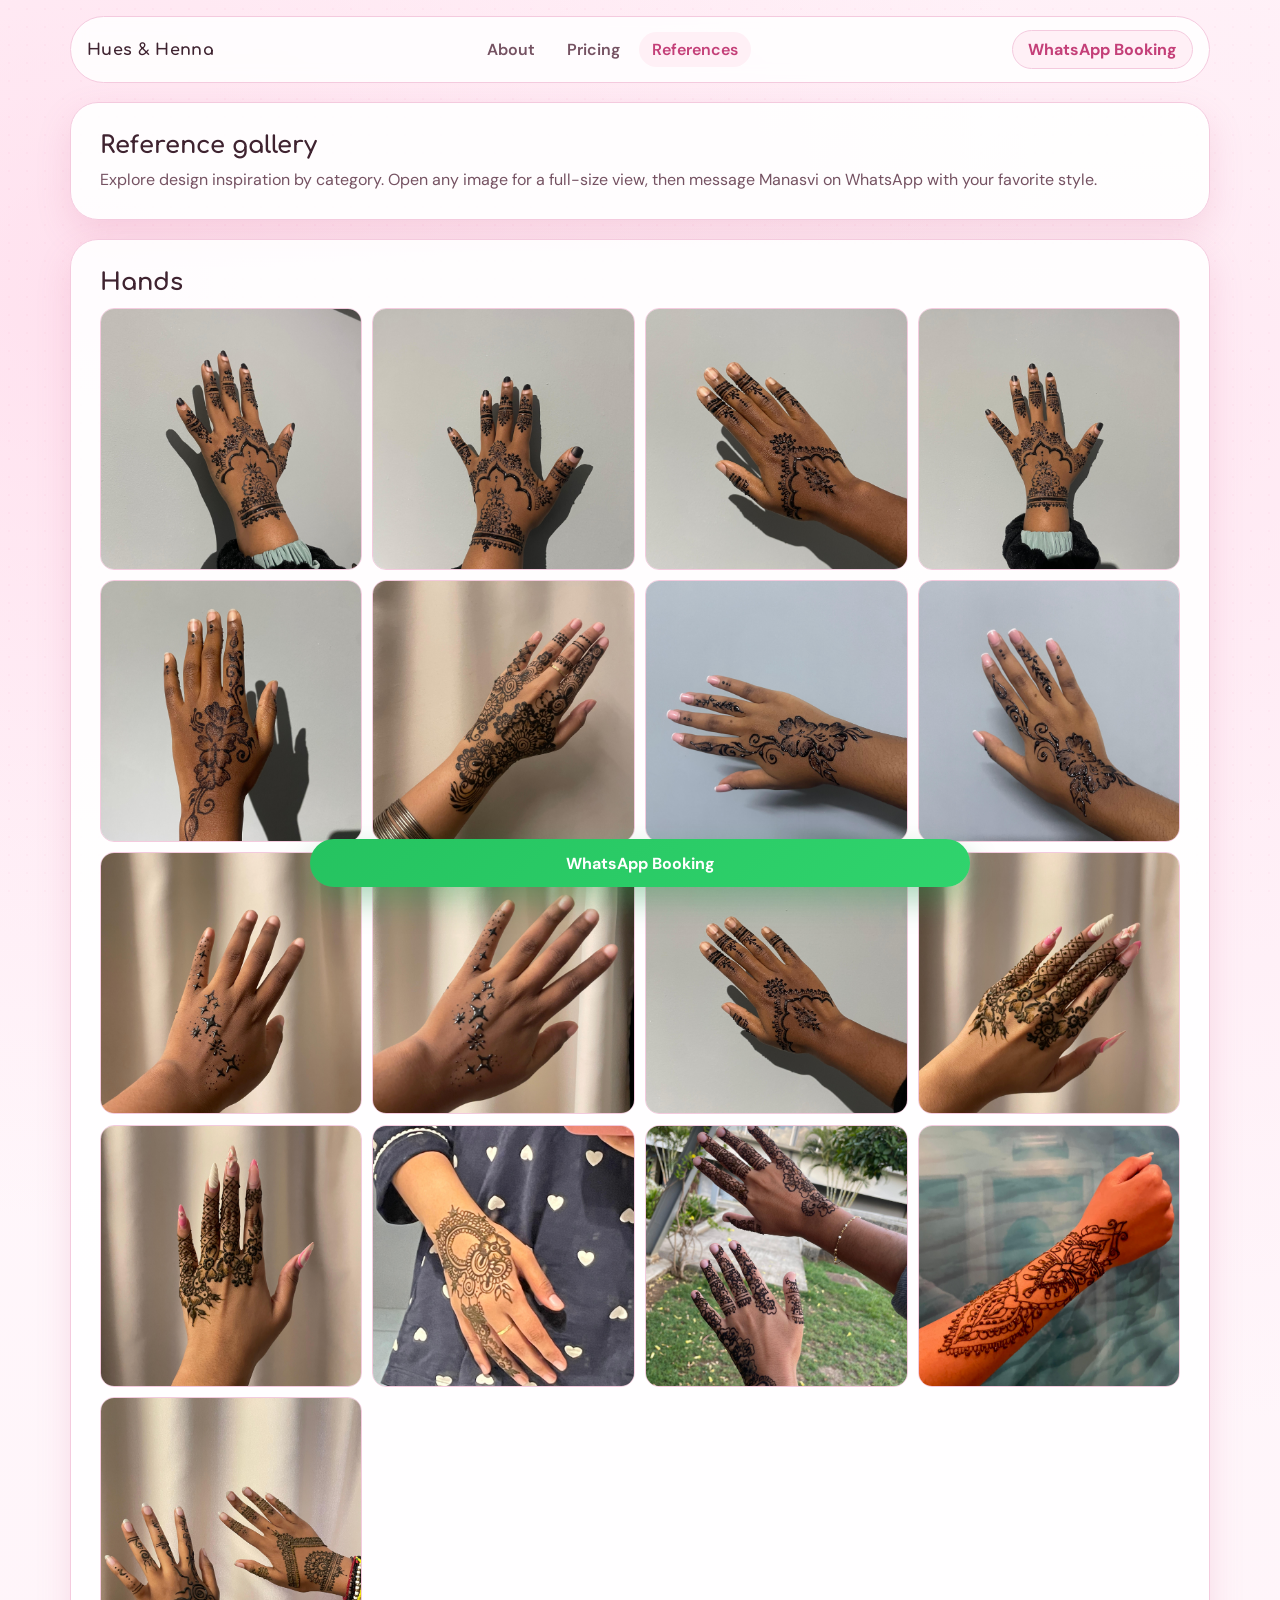
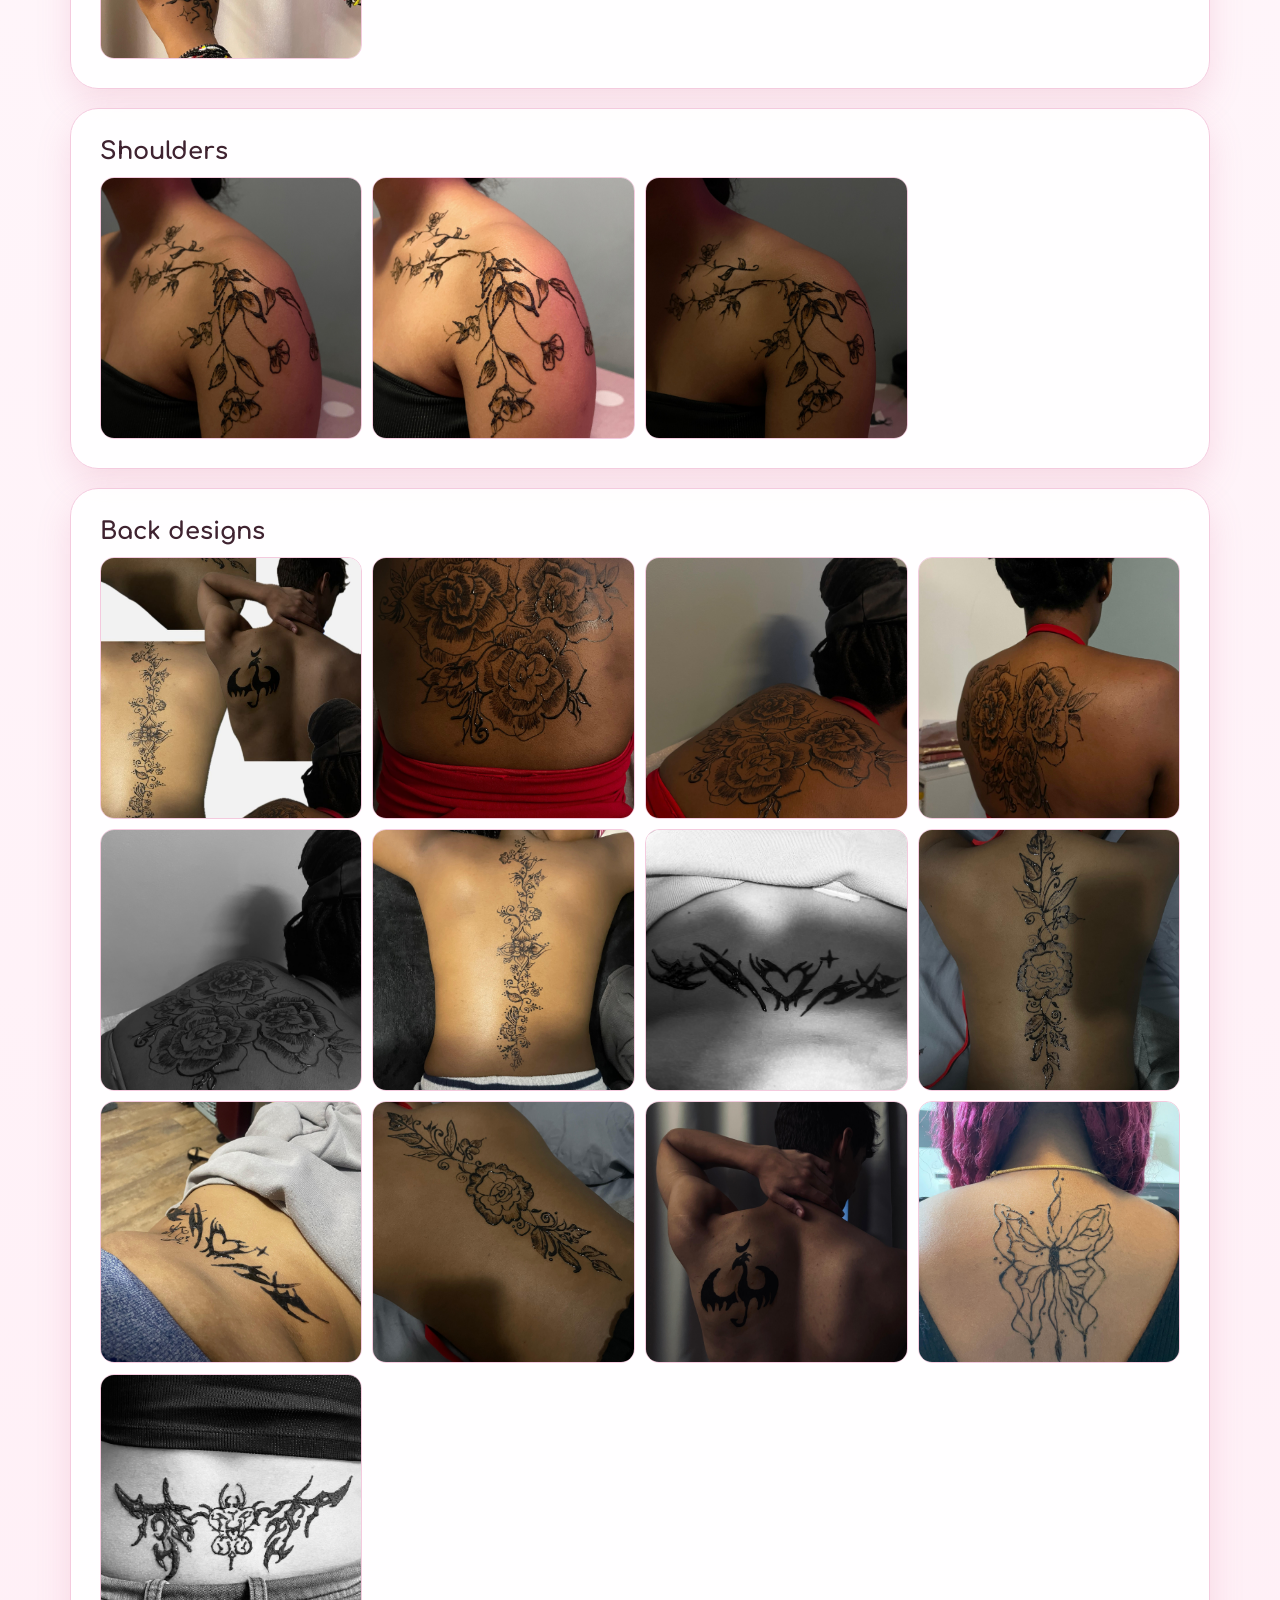
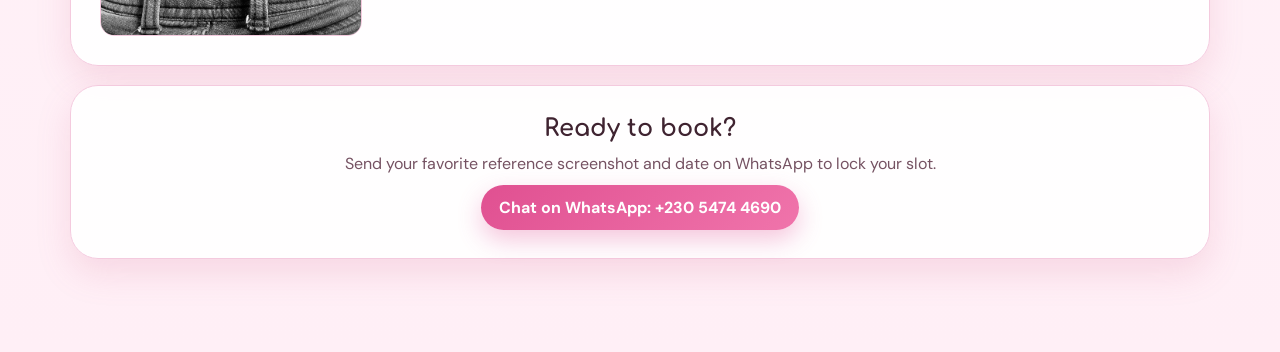
==== references.html @ 6c7c7a72 "Initial Commit" ====
<!DOCTYPE html>
<html lang="en">
  <head>
    <meta charset="UTF-8" />
    <meta name="viewport" content="width=device-width, initial-scale=1.0" />
    <title>Reference Gallery | Hues & Henna</title>
    <meta
      name="description"
      content="Full reference gallery of henna designs by Manasvi: hands, shoulders, and back patterns."
    />
    <link rel="preconnect" href="https://fonts.googleapis.com" />
    <link rel="preconnect" href="https://fonts.gstatic.com" crossorigin />
    <link
      href="https://fonts.googleapis.com/css2?family=Comfortaa:wght@400;600;700&family=DM+Sans:wght@400;500;700&display=swap"
      rel="stylesheet"
    />
    <link rel="stylesheet" href="styles.css" />
  </head>
  <body>
    <div class="page-glow" aria-hidden="true"></div>

    <header class="site-header">
      <a href="index.html" class="brand-link">Hues & Henna</a>
      <nav class="top-nav" aria-label="Main navigation">
        <a href="index.html#about">About</a>
        <a href="index.html#pricing">Pricing</a>
        <a href="references.html" class="active">References</a>
      </nav>
      <a
        class="cta-top"
        href="https://wa.me/23054744690?text=Hi%20Manasvi%2C%20I%20want%20to%20book%20a%20henna%20design."
        target="_blank"
        rel="noopener noreferrer"
        >WhatsApp Booking</a
      >
    </header>

    <main>
      <section class="references-intro card reveal">
        <h1>Reference gallery</h1>
        <p>
          Explore design inspiration by category. Open any image for a full-size
          view, then message Manasvi on WhatsApp with your favorite style.
        </p>
      </section>

      <section class="reference-group card reveal">
        <h2>Hands</h2>
        <div class="reference-grid">
          <a class="reference-card" href="assets/gallery/hands/hands-01.jpeg" target="_blank" rel="noopener noreferrer"><img src="assets/gallery/hands/hands-01.jpeg" alt="Hand henna reference 1" loading="lazy" /></a>
          <a class="reference-card" href="assets/gallery/hands/hands-02.jpeg" target="_blank" rel="noopener noreferrer"><img src="assets/gallery/hands/hands-02.jpeg" alt="Hand henna reference 2" loading="lazy" /></a>
          <a class="reference-card" href="assets/gallery/hands/hands-03.jpeg" target="_blank" rel="noopener noreferrer"><img src="assets/gallery/hands/hands-03.jpeg" alt="Hand henna reference 3" loading="lazy" /></a>
          <a class="reference-card" href="assets/gallery/hands/hands-04.jpeg" target="_blank" rel="noopener noreferrer"><img src="assets/gallery/hands/hands-04.jpeg" alt="Hand henna reference 4" loading="lazy" /></a>
          <a class="reference-card" href="assets/gallery/hands/hands-05.jpeg" target="_blank" rel="noopener noreferrer"><img src="assets/gallery/hands/hands-05.jpeg" alt="Hand henna reference 5" loading="lazy" /></a>
          <a class="reference-card" href="assets/gallery/hands/hands-06.jpeg" target="_blank" rel="noopener noreferrer"><img src="assets/gallery/hands/hands-06.jpeg" alt="Hand henna reference 6" loading="lazy" /></a>
          <a class="reference-card" href="assets/gallery/hands/hands-07.jpeg" target="_blank" rel="noopener noreferrer"><img src="assets/gallery/hands/hands-07.jpeg" alt="Hand henna reference 7" loading="lazy" /></a>
          <a class="reference-card" href="assets/gallery/hands/hands-08.jpeg" target="_blank" rel="noopener noreferrer"><img src="assets/gallery/hands/hands-08.jpeg" alt="Hand henna reference 8" loading="lazy" /></a>
          <a class="reference-card" href="assets/gallery/hands/hands-09.jpeg" target="_blank" rel="noopener noreferrer"><img src="assets/gallery/hands/hands-09.jpeg" alt="Hand henna reference 9" loading="lazy" /></a>
          <a class="reference-card" href="assets/gallery/hands/hands-10.jpeg" target="_blank" rel="noopener noreferrer"><img src="assets/gallery/hands/hands-10.jpeg" alt="Hand henna reference 10" loading="lazy" /></a>
          <a class="reference-card" href="assets/gallery/hands/hands-11.jpeg" target="_blank" rel="noopener noreferrer"><img src="assets/gallery/hands/hands-11.jpeg" alt="Hand henna reference 11" loading="lazy" /></a>
          <a class="reference-card" href="assets/gallery/hands/hands-12.jpeg" target="_blank" rel="noopener noreferrer"><img src="assets/gallery/hands/hands-12.jpeg" alt="Hand henna reference 12" loading="lazy" /></a>
          <a class="reference-card" href="assets/gallery/hands/hands-13.jpeg" target="_blank" rel="noopener noreferrer"><img src="assets/gallery/hands/hands-13.jpeg" alt="Hand henna reference 13" loading="lazy" /></a>
          <a class="reference-card" href="assets/gallery/hands/hands-14.jpeg" target="_blank" rel="noopener noreferrer"><img src="assets/gallery/hands/hands-14.jpeg" alt="Hand henna reference 14" loading="lazy" /></a>
          <a class="reference-card" href="assets/gallery/hands/hands-15.jpeg" target="_blank" rel="noopener noreferrer"><img src="assets/gallery/hands/hands-15.jpeg" alt="Hand henna reference 15" loading="lazy" /></a>
          <a class="reference-card" href="assets/gallery/hands/hands-16.jpeg" target="_blank" rel="noopener noreferrer"><img src="assets/gallery/hands/hands-16.jpeg" alt="Hand henna reference 16" loading="lazy" /></a>
          <a class="reference-card" href="assets/gallery/hands/hands-17.jpeg" target="_blank" rel="noopener noreferrer"><img src="assets/gallery/hands/hands-17.jpeg" alt="Hand henna reference 17" loading="lazy" /></a>
        </div>
      </section>

      <section class="reference-group card reveal">
        <h2>Shoulders</h2>
        <div class="reference-grid">
          <a class="reference-card" href="assets/gallery/shoulders/shoulders-01.jpeg" target="_blank" rel="noopener noreferrer"><img src="assets/gallery/shoulders/shoulders-01.jpeg" alt="Shoulder henna reference 1" loading="lazy" /></a>
          <a class="reference-card" href="assets/gallery/shoulders/shoulders-02.jpeg" target="_blank" rel="noopener noreferrer"><img src="assets/gallery/shoulders/shoulders-02.jpeg" alt="Shoulder henna reference 2" loading="lazy" /></a>
          <a class="reference-card" href="assets/gallery/shoulders/shoulders-03.jpeg" target="_blank" rel="noopener noreferrer"><img src="assets/gallery/shoulders/shoulders-03.jpeg" alt="Shoulder henna reference 3" loading="lazy" /></a>
        </div>
      </section>

      <section class="reference-group card reveal">
        <h2>Back designs</h2>
        <div class="reference-grid">
          <a class="reference-card" href="assets/gallery/back/back-featured.jpeg" target="_blank" rel="noopener noreferrer"><img src="assets/gallery/back/back-featured.jpeg" alt="Back henna reference featured" loading="lazy" /></a>
          <a class="reference-card" href="assets/gallery/back/back-01.jpeg" target="_blank" rel="noopener noreferrer"><img src="assets/gallery/back/back-01.jpeg" alt="Back henna reference 1" loading="lazy" /></a>
          <a class="reference-card" href="assets/gallery/back/back-02.jpeg" target="_blank" rel="noopener noreferrer"><img src="assets/gallery/back/back-02.jpeg" alt="Back henna reference 2" loading="lazy" /></a>
          <a class="reference-card" href="assets/gallery/back/back-03.jpeg" target="_blank" rel="noopener noreferrer"><img src="assets/gallery/back/back-03.jpeg" alt="Back henna reference 3" loading="lazy" /></a>
          <a class="reference-card" href="assets/gallery/back/back-04.jpeg" target="_blank" rel="noopener noreferrer"><img src="assets/gallery/back/back-04.jpeg" alt="Back henna reference 4" loading="lazy" /></a>
          <a class="reference-card" href="assets/gallery/back/back-05.jpeg" target="_blank" rel="noopener noreferrer"><img src="assets/gallery/back/back-05.jpeg" alt="Back henna reference 5" loading="lazy" /></a>
          <a class="reference-card" href="assets/gallery/back/back-06.jpeg" target="_blank" rel="noopener noreferrer"><img src="assets/gallery/back/back-06.jpeg" alt="Back henna reference 6" loading="lazy" /></a>
          <a class="reference-card" href="assets/gallery/back/back-07.jpeg" target="_blank" rel="noopener noreferrer"><img src="assets/gallery/back/back-07.jpeg" alt="Back henna reference 7" loading="lazy" /></a>
          <a class="reference-card" href="assets/gallery/back/back-08.jpeg" target="_blank" rel="noopener noreferrer"><img src="assets/gallery/back/back-08.jpeg" alt="Back henna reference 8" loading="lazy" /></a>
          <a class="reference-card" href="assets/gallery/back/back-09.jpeg" target="_blank" rel="noopener noreferrer"><img src="assets/gallery/back/back-09.jpeg" alt="Back henna reference 9" loading="lazy" /></a>
          <a class="reference-card" href="assets/gallery/back/back-10.jpeg" target="_blank" rel="noopener noreferrer"><img src="assets/gallery/back/back-10.jpeg" alt="Back henna reference 10" loading="lazy" /></a>
          <a class="reference-card" href="assets/gallery/back/back-11.jpeg" target="_blank" rel="noopener noreferrer"><img src="assets/gallery/back/back-11.jpeg" alt="Back henna reference 11" loading="lazy" /></a>
          <a class="reference-card" href="assets/gallery/back/back-12.jpeg" target="_blank" rel="noopener noreferrer"><img src="assets/gallery/back/back-12.jpeg" alt="Back henna reference 12" loading="lazy" /></a>
        </div>
      </section>

      <section class="contact card reveal" id="contact">
        <h2>Ready to book?</h2>
        <p>
          Send your favorite reference screenshot and date on WhatsApp to lock
          your slot.
        </p>
        <a
          class="btn btn-primary"
          href="https://wa.me/23054744690?text=Hi%20Manasvi%2C%20I%20want%20to%20book%20henna."
          target="_blank"
          rel="noopener noreferrer"
          >Chat on WhatsApp: +230 5474 4690</a
        >
      </section>
    </main>

    <a
      class="sticky-contact"
      href="https://wa.me/23054744690?text=Hi%20Manasvi%2C%20I%20want%20to%20book%20henna."
      target="_blank"
      rel="noopener noreferrer"
      >WhatsApp Booking</a
    >
  </body>
</html>
---- styles.css ----
:root {
  --bg: #fff8fb;
  --surface: #fffdfd;
  --surface-soft: #fff0f6;
  --text: #3f2330;
  --text-muted: #755262;
  --primary: #e05091;
  --primary-deep: #c43f78;
  --outline: #f4cade;
  --green: #17783e;
  --shadow: 0 14px 34px rgba(206, 92, 137, 0.17);
}

* {
  box-sizing: border-box;
}

html {
  scroll-behavior: smooth;
}

body {
  margin: 0;
  min-height: 100vh;
  font-family: "DM Sans", sans-serif;
  color: var(--text);
  background:
    radial-gradient(circle at 8% 8%, rgba(255, 195, 221, 0.45), transparent 27%),
    radial-gradient(circle at 90% 12%, rgba(255, 219, 235, 0.55), transparent 30%),
    linear-gradient(180deg, #fffafd 0%, #ffeff6 100%);
}

.page-glow {
  position: fixed;
  inset: 0;
  pointer-events: none;
  z-index: 0;
  opacity: 0.3;
  background-image: radial-gradient(rgba(227, 88, 149, 0.12) 1px, transparent 1px);
  background-size: 18px 18px;
}

.site-header,
main,
.sticky-contact {
  position: relative;
  z-index: 1;
}

.site-header {
  width: min(1140px, calc(100% - 2rem));
  margin: 1rem auto 0;
  padding: 0.8rem 1rem;
  border-radius: 999px;
  border: 1px solid var(--outline);
  background: rgba(255, 255, 255, 0.85);
  display: flex;
  justify-content: space-between;
  align-items: center;
  gap: 0.9rem;
  flex-wrap: wrap;
  backdrop-filter: blur(8px);
}

.brand-link {
  text-decoration: none;
  color: var(--text);
  font-family: "Comfortaa", cursive;
  font-weight: 700;
  letter-spacing: 0.02em;
}

.top-nav {
  display: flex;
  align-items: center;
  gap: 0.4rem;
}

.top-nav a {
  text-decoration: none;
  color: var(--text-muted);
  font-weight: 600;
  padding: 0.45rem 0.8rem;
  border-radius: 999px;
}

.top-nav a:hover,
.top-nav a:focus-visible,
.top-nav a.active {
  background: var(--surface-soft);
  color: var(--primary-deep);
}

.cta-top {
  text-decoration: none;
  color: var(--primary-deep);
  border: 1px solid var(--outline);
  background: var(--surface-soft);
  border-radius: 999px;
  padding: 0.52rem 0.95rem;
  font-weight: 700;
  transition: transform 180ms ease, background 180ms ease;
}

.cta-top:hover,
.cta-top:focus-visible {
  transform: translateY(-2px);
  background: #ffe4f0;
}

main {
  width: min(1140px, calc(100% - 2rem));
  margin: 1.2rem auto 5.8rem;
  display: grid;
  gap: 1.2rem;
}

.card {
  border: 1px solid var(--outline);
  background: rgba(255, 255, 255, 0.9);
  border-radius: 28px;
  box-shadow: var(--shadow);
}

h1,
h2,
h3 {
  margin: 0;
  font-family: "Comfortaa", cursive;
}

.eyebrow {
  margin: 0;
  color: var(--primary);
  font-family: "Comfortaa", cursive;
  font-weight: 700;
}

.hero {
  padding: clamp(1.1rem, 3vw, 2rem);
  display: grid;
  grid-template-columns: 1.05fr 0.95fr;
  gap: 1rem;
}

.hero h1 {
  margin-top: 0.65rem;
  font-size: clamp(1.7rem, 3.1vw, 2.7rem);
  line-height: 1.2;
}

.hero-copy p {
  margin: 0.9rem 0 0;
  line-height: 1.65;
  color: var(--text-muted);
}

.hero-actions {
  display: flex;
  flex-wrap: wrap;
  gap: 0.7rem;
  margin-top: 1.2rem;
}

.btn {
  text-decoration: none;
  border-radius: 999px;
  padding: 0.74rem 1.1rem;
  font-weight: 700;
  transition: transform 180ms ease, box-shadow 180ms ease;
}

.btn-primary {
  color: #fff;
  background: linear-gradient(135deg, var(--primary), #f074ab);
  box-shadow: 0 10px 24px rgba(224, 80, 145, 0.32);
}

.btn-primary:hover,
.btn-primary:focus-visible {
  transform: translateY(-2px);
}

.btn-soft {
  color: var(--primary-deep);
  border: 1px solid var(--outline);
  background: var(--surface-soft);
}

.btn-soft:hover,
.btn-soft:focus-visible {
  transform: translateY(-2px);
}

.hero-image-wrap {
  border-radius: 24px;
  border: 1px solid var(--outline);
  overflow: hidden;
  min-height: 360px;
}

.hero-image {
  width: 100%;
  height: 100%;
  object-fit: cover;
  display: block;
}

.about {
  display: grid;
  grid-template-columns: 1.1fr 0.9fr;
  gap: 1rem;
  padding: clamp(1.1rem, 2.5vw, 1.8rem);
}

.about-content p {
  margin: 0.85rem 0 0;
  line-height: 1.65;
  color: var(--text-muted);
}

.about-meta {
  list-style: none;
  margin: 1rem 0 0;
  padding: 0;
  display: grid;
  gap: 0.5rem;
  color: var(--text);
}

.about-photos {
  display: grid;
  gap: 0.7rem;
}

.about-photos img {
  width: 100%;
  height: 240px;
  object-fit: cover;
  border-radius: 16px;
  border: 1px solid var(--outline);
}

.pricing {
  padding: clamp(1.1rem, 2.5vw, 1.8rem);
  display: grid;
  gap: 1rem;
}

.section-head p {
  margin: 0.55rem 0 0;
  color: var(--text-muted);
}

.pricing-grid {
  display: grid;
  grid-template-columns: repeat(2, minmax(0, 1fr));
  gap: 0.7rem;
}

.price-item {
  padding: 0.9rem;
  border-radius: 16px;
  background: var(--surface);
  border: 1px solid var(--outline);
}

.price-item h3 {
  font-size: 1rem;
}

.price-item p {
  margin: 0.42rem 0 0;
  font-size: 1.4rem;
  font-weight: 800;
  color: var(--green);
}

.price-item.highlight {
  background: #ffedf5;
}

.sample-row {
  display: grid;
  grid-template-columns: repeat(4, minmax(0, 1fr));
  gap: 0.6rem;
}

.sample-row figure {
  margin: 0;
  border-radius: 14px;
  overflow: hidden;
  border: 1px solid var(--outline);
  background: #fff;
}

.sample-row img {
  width: 100%;
  height: 200px;
  object-fit: cover;
  display: block;
}

.contact {
  padding: clamp(1.1rem, 2.5vw, 1.8rem);
  text-align: center;
  display: grid;
  justify-items: center;
  gap: 0.7rem;
}

.contact p {
  margin: 0;
  max-width: 720px;
  color: var(--text-muted);
}

.sticky-contact {
  position: fixed;
  bottom: 0.8rem;
  left: 50%;
  transform: translateX(-50%);
  width: min(660px, calc(100% - 1.6rem));
  text-decoration: none;
  text-align: center;
  color: #fff;
  font-weight: 700;
  border-radius: 999px;
  padding: 0.84rem 1rem;
  background: linear-gradient(135deg, #25c360, #30d46d);
  box-shadow: 0 14px 30px rgba(27, 146, 70, 0.35);
  z-index: 2;
}

.reveal {
  animation: floatIn 620ms ease both;
}

.reveal:nth-child(2) {
  animation-delay: 80ms;
}

.reveal:nth-child(3) {
  animation-delay: 140ms;
}

.reveal:nth-child(4) {
  animation-delay: 200ms;
}

.reveal:nth-child(5) {
  animation-delay: 260ms;
}

@keyframes floatIn {
  from {
    opacity: 0;
    transform: translateY(12px);
  }
  to {
    opacity: 1;
    transform: translateY(0);
  }
}

.references-intro {
  padding: clamp(1.1rem, 2.5vw, 1.8rem);
}

.references-intro p {
  margin: 0.6rem 0 0;
  color: var(--text-muted);
}

.reference-group {
  padding: clamp(1.1rem, 2.5vw, 1.8rem);
  display: grid;
  gap: 0.75rem;
}

.reference-grid {
  display: grid;
  grid-template-columns: repeat(4, minmax(0, 1fr));
  gap: 0.65rem;
}

.reference-card {
  display: block;
  border-radius: 14px;
  border: 1px solid var(--outline);
  overflow: hidden;
  background: #fff;
  text-decoration: none;
}

.reference-card img {
  width: 100%;
  height: 260px;
  object-fit: cover;
  display: block;
  transition: transform 220ms ease;
}

.reference-card:hover img,
.reference-card:focus-visible img {
  transform: scale(1.04);
}

@media (max-width: 980px) {
  .hero,
  .about {
    grid-template-columns: 1fr;
  }

  .hero-image-wrap {
    min-height: 300px;
  }

  .reference-grid {
    grid-template-columns: repeat(3, minmax(0, 1fr));
  }
}

@media (max-width: 760px) {
  .site-header {
    border-radius: 24px;
  }

  .pricing-grid {
    grid-template-columns: 1fr;
  }

  .sample-row {
    grid-template-columns: repeat(2, minmax(0, 1fr));
  }

  .top-nav {
    order: 3;
    width: 100%;
    justify-content: center;
  }

  .reference-grid {
    grid-template-columns: repeat(2, minmax(0, 1fr));
  }
}

@media (max-width: 520px) {
  .btn,
  .cta-top {
    width: 100%;
    text-align: center;
  }

  .hero-actions {
    display: grid;
    grid-template-columns: 1fr;
  }

  .sample-row,
  .reference-grid {
    grid-template-columns: 1fr;
  }

  main {
    margin-bottom: 6.4rem;
  }
}
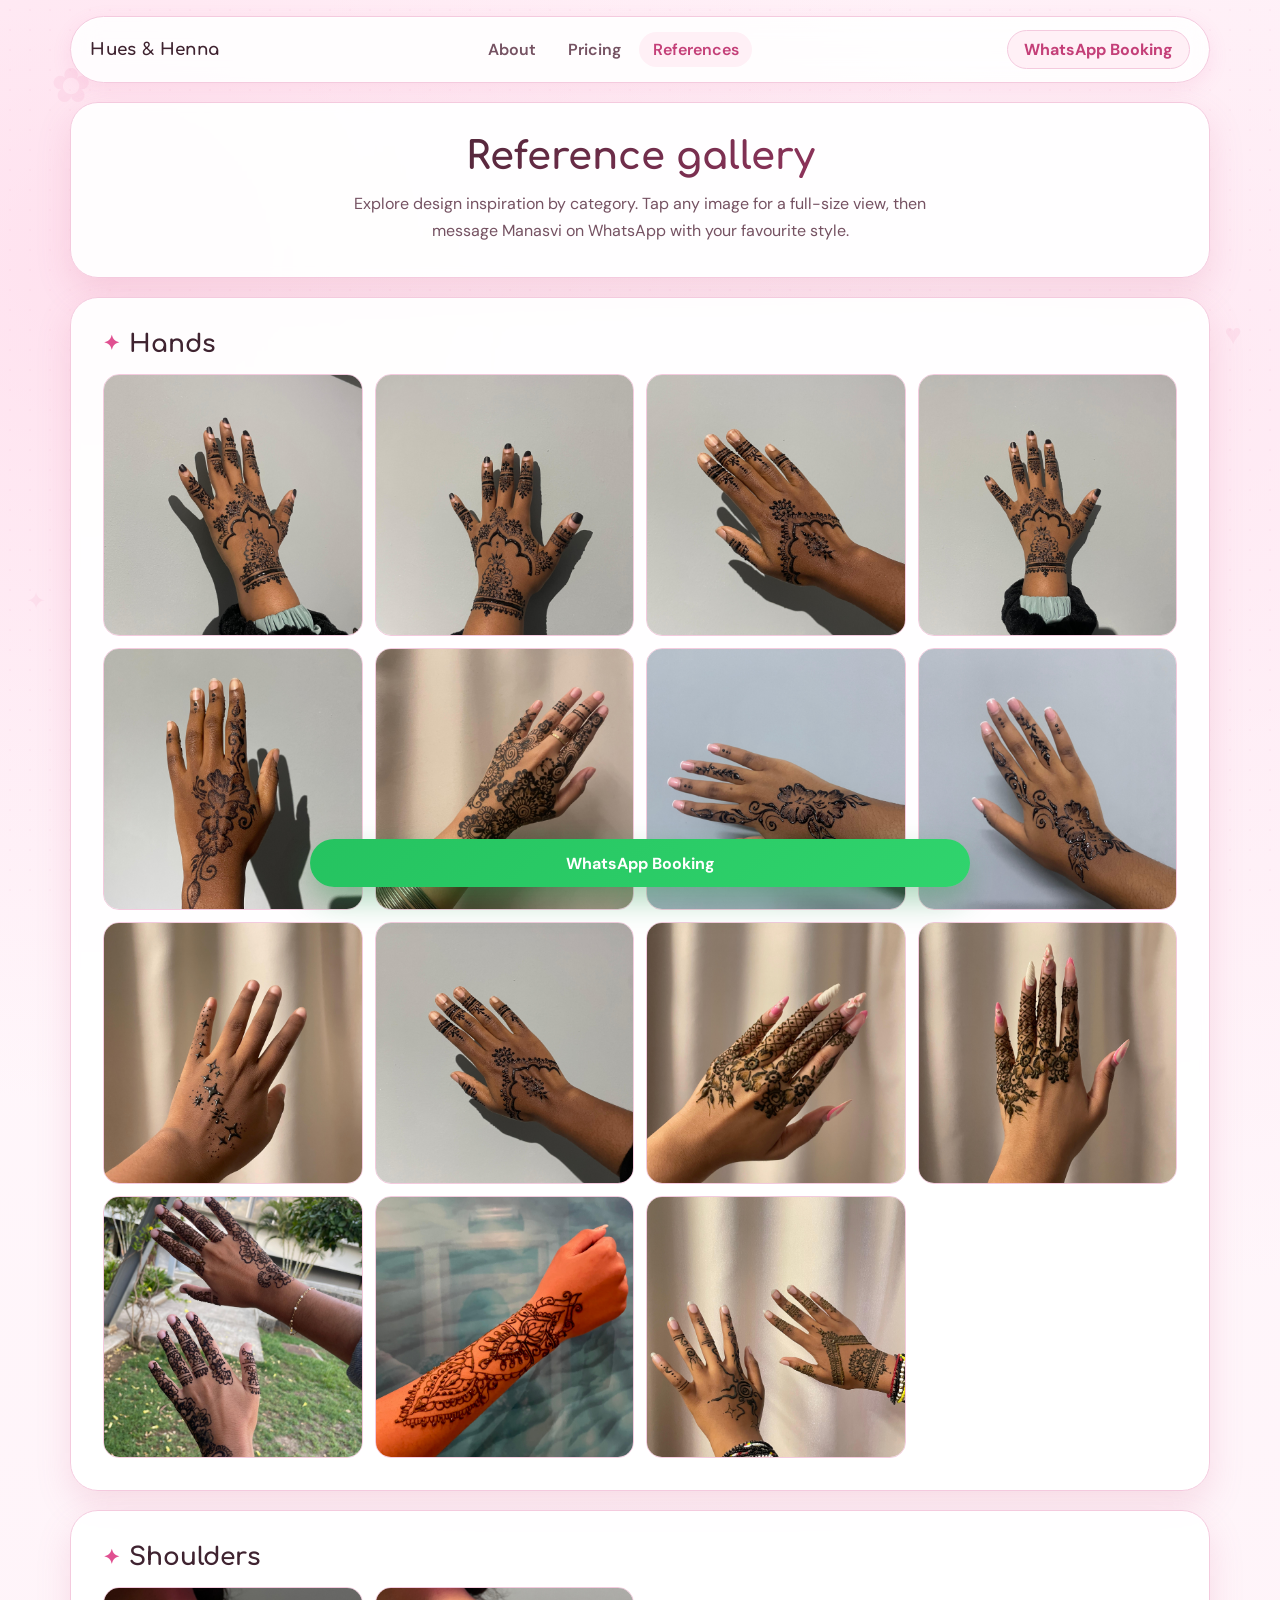
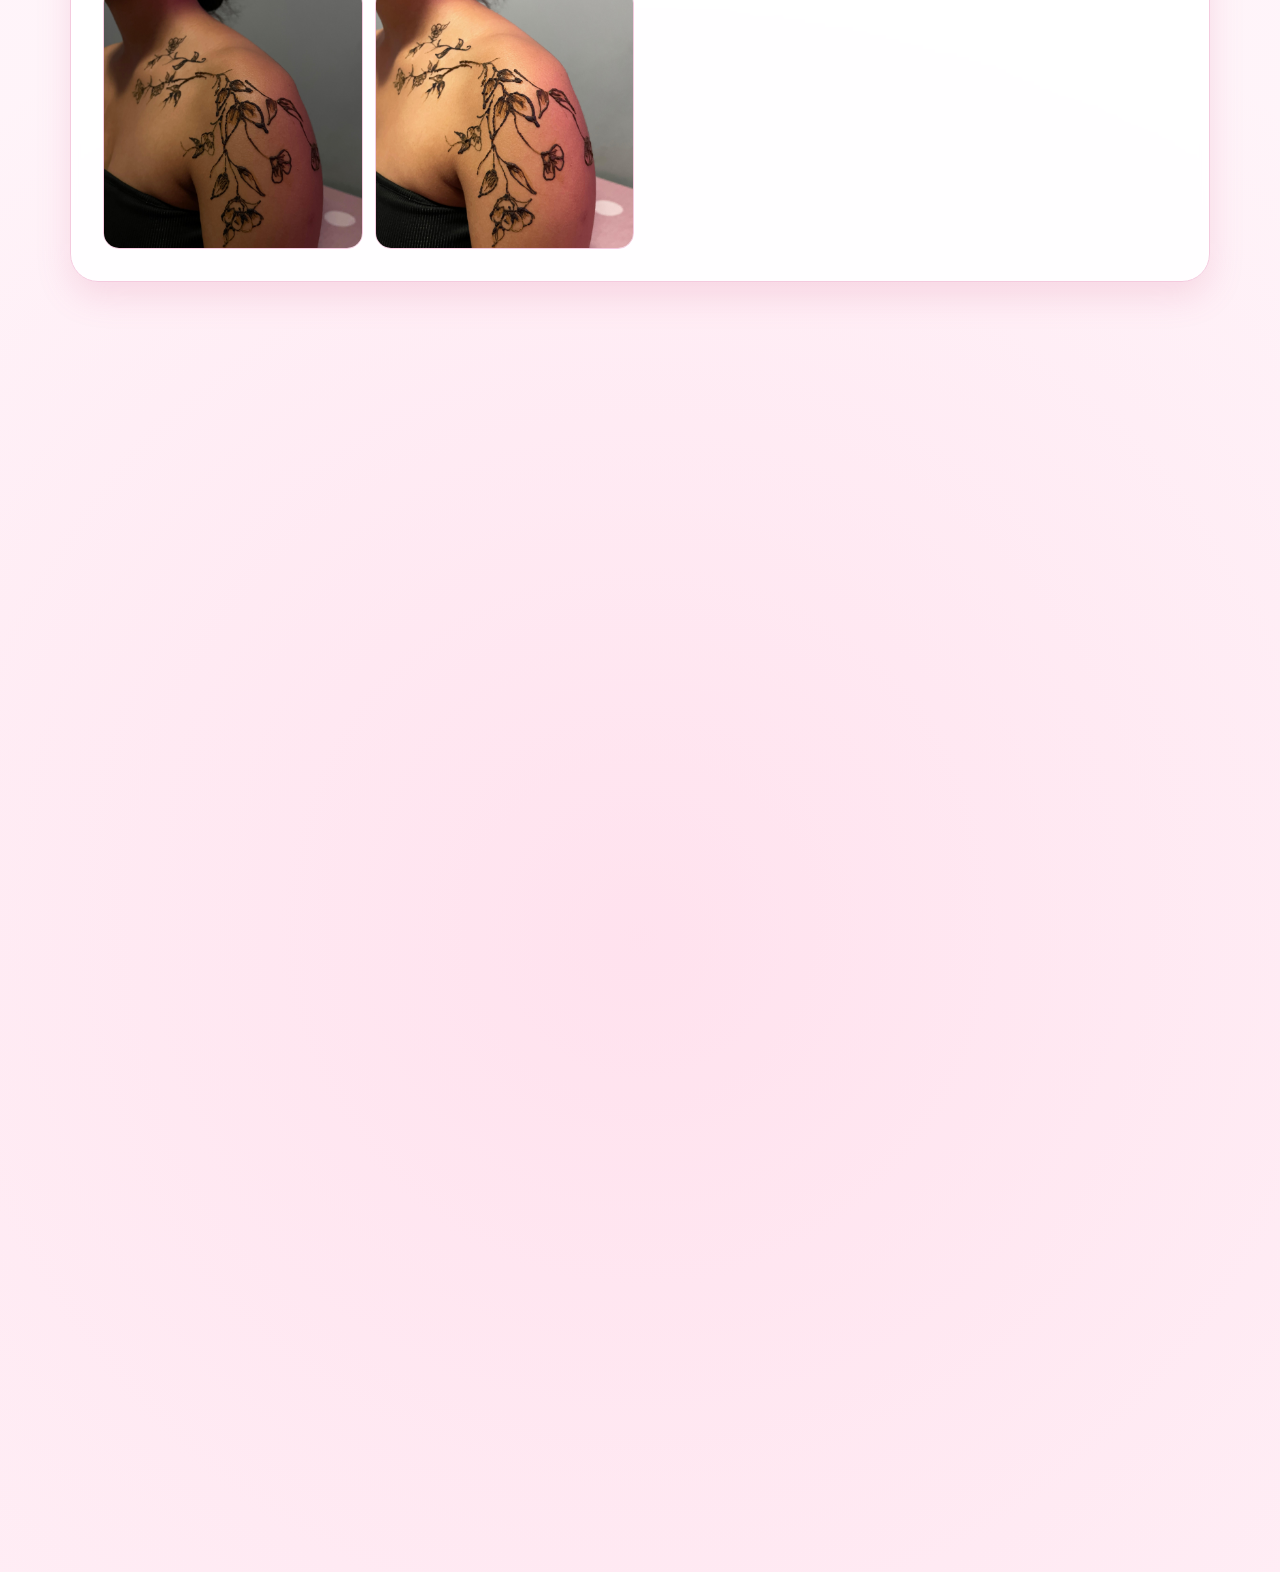
==== commit 6138349f: "Redesign site with cutesy aesthetic, heart cursor trail, and clean gallery - Add heart/sparkle curso" ====
--- a/references.html
+++ b/references.html
@@ -3,7 +3,7 @@
   <head>
     <meta charset="UTF-8" />
     <meta name="viewport" content="width=device-width, initial-scale=1.0" />
-    <title>Reference Gallery | Hues & Henna</title>
+    <title>Reference Gallery | Hues &amp; Henna</title>
     <meta
       name="description"
       content="Full reference gallery of henna designs by Manasvi: hands, shoulders, and back patterns."
@@ -19,8 +19,13 @@
   <body>
     <div class="page-glow" aria-hidden="true"></div>
 
+    <!-- floating decorative shapes -->
+    <span class="deco-float" aria-hidden="true" style="top:6%;left:4%;font-size:3rem;animation-duration:8s;">✿</span>
+    <span class="deco-float" aria-hidden="true" style="top:35%;right:3%;font-size:1.8rem;animation-duration:10s;animation-delay:2s;">♥</span>
+    <span class="deco-float" aria-hidden="true" style="top:65%;left:2%;font-size:1.5rem;animation-duration:7s;animation-delay:4s;">✦</span>
+
     <header class="site-header">
-      <a href="index.html" class="brand-link">Hues & Henna</a>
+      <a href="index.html" class="brand-link">Hues &amp; Henna</a>
       <nav class="top-nav" aria-label="Main navigation">
         <a href="index.html#about">About</a>
         <a href="index.html#pricing">Pricing</a>
@@ -39,67 +44,61 @@
       <section class="references-intro card reveal">
         <h1>Reference gallery</h1>
         <p>
-          Explore design inspiration by category. Open any image for a full-size
-          view, then message Manasvi on WhatsApp with your favorite style.
+          Explore design inspiration by category. Tap any image for a full-size
+          view, then message Manasvi on WhatsApp with your favourite style.
         </p>
       </section>
 
       <section class="reference-group card reveal">
         <h2>Hands</h2>
         <div class="reference-grid">
-          <a class="reference-card" href="assets/gallery/hands/hands-01.jpeg" target="_blank" rel="noopener noreferrer"><img src="assets/gallery/hands/hands-01.jpeg" alt="Hand henna reference 1" loading="lazy" /></a>
-          <a class="reference-card" href="assets/gallery/hands/hands-02.jpeg" target="_blank" rel="noopener noreferrer"><img src="assets/gallery/hands/hands-02.jpeg" alt="Hand henna reference 2" loading="lazy" /></a>
-          <a class="reference-card" href="assets/gallery/hands/hands-03.jpeg" target="_blank" rel="noopener noreferrer"><img src="assets/gallery/hands/hands-03.jpeg" alt="Hand henna reference 3" loading="lazy" /></a>
-          <a class="reference-card" href="assets/gallery/hands/hands-04.jpeg" target="_blank" rel="noopener noreferrer"><img src="assets/gallery/hands/hands-04.jpeg" alt="Hand henna reference 4" loading="lazy" /></a>
-          <a class="reference-card" href="assets/gallery/hands/hands-05.jpeg" target="_blank" rel="noopener noreferrer"><img src="assets/gallery/hands/hands-05.jpeg" alt="Hand henna reference 5" loading="lazy" /></a>
-          <a class="reference-card" href="assets/gallery/hands/hands-06.jpeg" target="_blank" rel="noopener noreferrer"><img src="assets/gallery/hands/hands-06.jpeg" alt="Hand henna reference 6" loading="lazy" /></a>
-          <a class="reference-card" href="assets/gallery/hands/hands-07.jpeg" target="_blank" rel="noopener noreferrer"><img src="assets/gallery/hands/hands-07.jpeg" alt="Hand henna reference 7" loading="lazy" /></a>
-          <a class="reference-card" href="assets/gallery/hands/hands-08.jpeg" target="_blank" rel="noopener noreferrer"><img src="assets/gallery/hands/hands-08.jpeg" alt="Hand henna reference 8" loading="lazy" /></a>
-          <a class="reference-card" href="assets/gallery/hands/hands-09.jpeg" target="_blank" rel="noopener noreferrer"><img src="assets/gallery/hands/hands-09.jpeg" alt="Hand henna reference 9" loading="lazy" /></a>
-          <a class="reference-card" href="assets/gallery/hands/hands-10.jpeg" target="_blank" rel="noopener noreferrer"><img src="assets/gallery/hands/hands-10.jpeg" alt="Hand henna reference 10" loading="lazy" /></a>
-          <a class="reference-card" href="assets/gallery/hands/hands-11.jpeg" target="_blank" rel="noopener noreferrer"><img src="assets/gallery/hands/hands-11.jpeg" alt="Hand henna reference 11" loading="lazy" /></a>
-          <a class="reference-card" href="assets/gallery/hands/hands-12.jpeg" target="_blank" rel="noopener noreferrer"><img src="assets/gallery/hands/hands-12.jpeg" alt="Hand henna reference 12" loading="lazy" /></a>
-          <a class="reference-card" href="assets/gallery/hands/hands-13.jpeg" target="_blank" rel="noopener noreferrer"><img src="assets/gallery/hands/hands-13.jpeg" alt="Hand henna reference 13" loading="lazy" /></a>
-          <a class="reference-card" href="assets/gallery/hands/hands-14.jpeg" target="_blank" rel="noopener noreferrer"><img src="assets/gallery/hands/hands-14.jpeg" alt="Hand henna reference 14" loading="lazy" /></a>
-          <a class="reference-card" href="assets/gallery/hands/hands-15.jpeg" target="_blank" rel="noopener noreferrer"><img src="assets/gallery/hands/hands-15.jpeg" alt="Hand henna reference 15" loading="lazy" /></a>
-          <a class="reference-card" href="assets/gallery/hands/hands-16.jpeg" target="_blank" rel="noopener noreferrer"><img src="assets/gallery/hands/hands-16.jpeg" alt="Hand henna reference 16" loading="lazy" /></a>
-          <a class="reference-card" href="assets/gallery/hands/hands-17.jpeg" target="_blank" rel="noopener noreferrer"><img src="assets/gallery/hands/hands-17.jpeg" alt="Hand henna reference 17" loading="lazy" /></a>
+          <a class="reference-card" href="assets/gallery/hands/hands-01.jpeg" target="_blank" rel="noopener noreferrer"><img src="assets/gallery/hands/hands-01.jpeg" alt="Hand henna — intricate back-hand design" loading="lazy" /></a>
+          <a class="reference-card" href="assets/gallery/hands/hands-02.jpeg" target="_blank" rel="noopener noreferrer"><img src="assets/gallery/hands/hands-02.jpeg" alt="Hand henna — back-hand full view" loading="lazy" /></a>
+          <a class="reference-card" href="assets/gallery/hands/hands-03.jpeg" target="_blank" rel="noopener noreferrer"><img src="assets/gallery/hands/hands-03.jpeg" alt="Hand henna — minimal back-hand design" loading="lazy" /></a>
+          <a class="reference-card" href="assets/gallery/hands/hands-04.jpeg" target="_blank" rel="noopener noreferrer"><img src="assets/gallery/hands/hands-04.jpeg" alt="Hand henna — mandala back-hand" loading="lazy" /></a>
+          <a class="reference-card" href="assets/gallery/hands/hands-05.jpeg" target="_blank" rel="noopener noreferrer"><img src="assets/gallery/hands/hands-05.jpeg" alt="Hand henna — botanical floral vine" loading="lazy" /></a>
+          <a class="reference-card" href="assets/gallery/hands/hands-06.jpeg" target="_blank" rel="noopener noreferrer"><img src="assets/gallery/hands/hands-06.jpeg" alt="Hand henna — elaborate floral with bangles" loading="lazy" /></a>
+          <a class="reference-card" href="assets/gallery/hands/hands-07.jpeg" target="_blank" rel="noopener noreferrer"><img src="assets/gallery/hands/hands-07.jpeg" alt="Hand henna — simple flower design" loading="lazy" /></a>
+          <a class="reference-card" href="assets/gallery/hands/hands-08.jpeg" target="_blank" rel="noopener noreferrer"><img src="assets/gallery/hands/hands-08.jpeg" alt="Hand henna — floral with vine" loading="lazy" /></a>
+          <a class="reference-card" href="assets/gallery/hands/hands-09.jpeg" target="_blank" rel="noopener noreferrer"><img src="assets/gallery/hands/hands-09.jpeg" alt="Hand henna — sparkle star design" loading="lazy" /></a>
+          <a class="reference-card" href="assets/gallery/hands/hands-10.jpeg" target="_blank" rel="noopener noreferrer"><img src="assets/gallery/hands/hands-10.jpeg" alt="Hand henna — minimal scallop design" loading="lazy" /></a>
+          <a class="reference-card" href="assets/gallery/hands/hands-11.jpeg" target="_blank" rel="noopener noreferrer"><img src="assets/gallery/hands/hands-11.jpeg" alt="Hand henna — floral lattice with pink nails" loading="lazy" /></a>
+          <a class="reference-card" href="assets/gallery/hands/hands-12.jpeg" target="_blank" rel="noopener noreferrer"><img src="assets/gallery/hands/hands-12.jpeg" alt="Hand henna — full-finger floral lattice" loading="lazy" /></a>
+          <a class="reference-card" href="assets/gallery/hands/hands-13.jpeg" target="_blank" rel="noopener noreferrer"><img src="assets/gallery/hands/hands-13.jpeg" alt="Hand henna — both hands outdoors" loading="lazy" /></a>
+          <a class="reference-card" href="assets/gallery/hands/hands-14.jpeg" target="_blank" rel="noopener noreferrer"><img src="assets/gallery/hands/hands-14.jpeg" alt="Hand henna — forearm mandala design" loading="lazy" /></a>
+          <a class="reference-card" href="assets/gallery/hands/hands-15.jpeg" target="_blank" rel="noopener noreferrer"><img src="assets/gallery/hands/hands-15.jpeg" alt="Hand henna — both hands asymmetric designs" loading="lazy" /></a>
         </div>
       </section>
 
       <section class="reference-group card reveal">
         <h2>Shoulders</h2>
         <div class="reference-grid">
-          <a class="reference-card" href="assets/gallery/shoulders/shoulders-01.jpeg" target="_blank" rel="noopener noreferrer"><img src="assets/gallery/shoulders/shoulders-01.jpeg" alt="Shoulder henna reference 1" loading="lazy" /></a>
-          <a class="reference-card" href="assets/gallery/shoulders/shoulders-02.jpeg" target="_blank" rel="noopener noreferrer"><img src="assets/gallery/shoulders/shoulders-02.jpeg" alt="Shoulder henna reference 2" loading="lazy" /></a>
-          <a class="reference-card" href="assets/gallery/shoulders/shoulders-03.jpeg" target="_blank" rel="noopener noreferrer"><img src="assets/gallery/shoulders/shoulders-03.jpeg" alt="Shoulder henna reference 3" loading="lazy" /></a>
+          <a class="reference-card" href="assets/gallery/shoulders/shoulders-01.jpeg" target="_blank" rel="noopener noreferrer"><img src="assets/gallery/shoulders/shoulders-01.jpeg" alt="Shoulder henna — floral branch close-up" loading="lazy" /></a>
+          <a class="reference-card" href="assets/gallery/shoulders/shoulders-02.jpeg" target="_blank" rel="noopener noreferrer"><img src="assets/gallery/shoulders/shoulders-02.jpeg" alt="Shoulder henna — floral branch wide view" loading="lazy" /></a>
         </div>
       </section>
 
       <section class="reference-group card reveal">
         <h2>Back designs</h2>
         <div class="reference-grid">
-          <a class="reference-card" href="assets/gallery/back/back-featured.jpeg" target="_blank" rel="noopener noreferrer"><img src="assets/gallery/back/back-featured.jpeg" alt="Back henna reference featured" loading="lazy" /></a>
-          <a class="reference-card" href="assets/gallery/back/back-01.jpeg" target="_blank" rel="noopener noreferrer"><img src="assets/gallery/back/back-01.jpeg" alt="Back henna reference 1" loading="lazy" /></a>
-          <a class="reference-card" href="assets/gallery/back/back-02.jpeg" target="_blank" rel="noopener noreferrer"><img src="assets/gallery/back/back-02.jpeg" alt="Back henna reference 2" loading="lazy" /></a>
-          <a class="reference-card" href="assets/gallery/back/back-03.jpeg" target="_blank" rel="noopener noreferrer"><img src="assets/gallery/back/back-03.jpeg" alt="Back henna reference 3" loading="lazy" /></a>
-          <a class="reference-card" href="assets/gallery/back/back-04.jpeg" target="_blank" rel="noopener noreferrer"><img src="assets/gallery/back/back-04.jpeg" alt="Back henna reference 4" loading="lazy" /></a>
-          <a class="reference-card" href="assets/gallery/back/back-05.jpeg" target="_blank" rel="noopener noreferrer"><img src="assets/gallery/back/back-05.jpeg" alt="Back henna reference 5" loading="lazy" /></a>
-          <a class="reference-card" href="assets/gallery/back/back-06.jpeg" target="_blank" rel="noopener noreferrer"><img src="assets/gallery/back/back-06.jpeg" alt="Back henna reference 6" loading="lazy" /></a>
-          <a class="reference-card" href="assets/gallery/back/back-07.jpeg" target="_blank" rel="noopener noreferrer"><img src="assets/gallery/back/back-07.jpeg" alt="Back henna reference 7" loading="lazy" /></a>
-          <a class="reference-card" href="assets/gallery/back/back-08.jpeg" target="_blank" rel="noopener noreferrer"><img src="assets/gallery/back/back-08.jpeg" alt="Back henna reference 8" loading="lazy" /></a>
-          <a class="reference-card" href="assets/gallery/back/back-09.jpeg" target="_blank" rel="noopener noreferrer"><img src="assets/gallery/back/back-09.jpeg" alt="Back henna reference 9" loading="lazy" /></a>
-          <a class="reference-card" href="assets/gallery/back/back-10.jpeg" target="_blank" rel="noopener noreferrer"><img src="assets/gallery/back/back-10.jpeg" alt="Back henna reference 10" loading="lazy" /></a>
-          <a class="reference-card" href="assets/gallery/back/back-11.jpeg" target="_blank" rel="noopener noreferrer"><img src="assets/gallery/back/back-11.jpeg" alt="Back henna reference 11" loading="lazy" /></a>
-          <a class="reference-card" href="assets/gallery/back/back-12.jpeg" target="_blank" rel="noopener noreferrer"><img src="assets/gallery/back/back-12.jpeg" alt="Back henna reference 12" loading="lazy" /></a>
+          <a class="reference-card" href="assets/gallery/back/back-featured.jpeg" target="_blank" rel="noopener noreferrer"><img src="assets/gallery/back/back-featured.jpeg" alt="Back henna — collage of multiple designs" loading="lazy" /></a>
+          <a class="reference-card" href="assets/gallery/back/back-01.jpeg" target="_blank" rel="noopener noreferrer"><img src="assets/gallery/back/back-01.jpeg" alt="Back henna — large rose bouquet upper back" loading="lazy" /></a>
+          <a class="reference-card" href="assets/gallery/back/back-02.jpeg" target="_blank" rel="noopener noreferrer"><img src="assets/gallery/back/back-02.jpeg" alt="Back henna — roses on shoulder close-up" loading="lazy" /></a>
+          <a class="reference-card" href="assets/gallery/back/back-03.jpeg" target="_blank" rel="noopener noreferrer"><img src="assets/gallery/back/back-03.jpeg" alt="Back henna — roses from behind" loading="lazy" /></a>
+          <a class="reference-card" href="assets/gallery/back/back-04.jpeg" target="_blank" rel="noopener noreferrer"><img src="assets/gallery/back/back-04.jpeg" alt="Back henna — full spine floral vine" loading="lazy" /></a>
+          <a class="reference-card" href="assets/gallery/back/back-05.jpeg" target="_blank" rel="noopener noreferrer"><img src="assets/gallery/back/back-05.jpeg" alt="Back henna — tribal heart lower back" loading="lazy" /></a>
+          <a class="reference-card" href="assets/gallery/back/back-06.jpeg" target="_blank" rel="noopener noreferrer"><img src="assets/gallery/back/back-06.jpeg" alt="Back henna — rose stem spine" loading="lazy" /></a>
+          <a class="reference-card" href="assets/gallery/back/back-07.jpeg" target="_blank" rel="noopener noreferrer"><img src="assets/gallery/back/back-07.jpeg" alt="Back henna — horizontal rose design" loading="lazy" /></a>
+          <a class="reference-card" href="assets/gallery/back/back-08.jpeg" target="_blank" rel="noopener noreferrer"><img src="assets/gallery/back/back-08.jpeg" alt="Back henna — dragon design" loading="lazy" /></a>
+          <a class="reference-card" href="assets/gallery/back/back-09.jpeg" target="_blank" rel="noopener noreferrer"><img src="assets/gallery/back/back-09.jpeg" alt="Back henna — butterfly outline upper back" loading="lazy" /></a>
         </div>
       </section>
 
       <section class="contact card reveal" id="contact">
         <h2>Ready to book?</h2>
         <p>
-          Send your favorite reference screenshot and date on WhatsApp to lock
-          your slot.
+          Send your favourite reference screenshot and preferred date on
+          WhatsApp to lock in your slot.
         </p>
         <a
           class="btn btn-primary"
@@ -118,5 +117,44 @@
       rel="noopener noreferrer"
       >WhatsApp Booking</a
     >
+
+    <script>
+      // Heart cursor trail
+      (function () {
+        var glyphs = ["♥", "✦", "✿", "♡", "❀"];
+        var last = 0;
+        document.addEventListener("mousemove", function (e) {
+          var now = Date.now();
+          if (now - last < 90) return;
+          last = now;
+          var el = document.createElement("span");
+          el.className = "heart-trail";
+          el.setAttribute("aria-hidden", "true");
+          el.textContent = glyphs[Math.floor(Math.random() * glyphs.length)];
+          el.style.left = e.clientX + "px";
+          el.style.top = e.clientY + "px";
+          el.style.fontSize = (0.55 + Math.random() * 0.65) + "rem";
+          document.body.appendChild(el);
+          setTimeout(function () { el.remove(); }, 900);
+        });
+      })();
+
+      // Scroll reveal
+      (function () {
+        var els = document.querySelectorAll(".reveal");
+        var io = new IntersectionObserver(
+          function (entries) {
+            entries.forEach(function (entry) {
+              if (entry.isIntersecting) {
+                entry.target.classList.add("in-view");
+                io.unobserve(entry.target);
+              }
+            });
+          },
+          { threshold: 0.08, rootMargin: "0px 0px -30px 0px" }
+        );
+        els.forEach(function (el) { io.observe(el); });
+      })();
+    </script>
   </body>
 </html>
--- a/styles.css
+++ b/styles.css
@@ -9,6 +9,7 @@
   --outline: #f4cade;
   --green: #17783e;
   --shadow: 0 14px 34px rgba(206, 92, 137, 0.17);
+  --shadow-soft: 0 6px 20px rgba(224, 80, 145, 0.1);
 }
 
 * {
@@ -27,19 +28,59 @@
   background:
     radial-gradient(circle at 8% 8%, rgba(255, 195, 221, 0.45), transparent 27%),
     radial-gradient(circle at 90% 12%, rgba(255, 219, 235, 0.55), transparent 30%),
+    radial-gradient(circle at 50% 80%, rgba(255, 180, 210, 0.25), transparent 40%),
     linear-gradient(180deg, #fffafd 0%, #ffeff6 100%);
 }
 
+/* ── Dot grid overlay ── */
 .page-glow {
   position: fixed;
   inset: 0;
   pointer-events: none;
   z-index: 0;
-  opacity: 0.3;
-  background-image: radial-gradient(rgba(227, 88, 149, 0.12) 1px, transparent 1px);
-  background-size: 18px 18px;
-}
-
+  opacity: 0.22;
+  background-image: radial-gradient(rgba(227, 88, 149, 0.18) 1px, transparent 1px);
+  background-size: 20px 20px;
+}
+
+/* ── Floating decorative shapes ── */
+.deco-float {
+  position: fixed;
+  pointer-events: none;
+  z-index: 0;
+  opacity: 0.07;
+  color: var(--primary);
+  user-select: none;
+  animation: decoFloat linear infinite;
+}
+
+@keyframes decoFloat {
+  0%   { transform: translateY(0)   rotate(0deg)  scale(1); }
+  33%  { transform: translateY(-18px) rotate(8deg)  scale(1.05); }
+  66%  { transform: translateY(-8px)  rotate(-5deg) scale(0.97); }
+  100% { transform: translateY(0)   rotate(0deg)  scale(1); }
+}
+
+/* ── Heart cursor trail ── */
+.heart-trail {
+  position: fixed;
+  pointer-events: none;
+  z-index: 99999;
+  color: var(--primary);
+  user-select: none;
+  animation: heartRise 900ms ease forwards;
+  transform: translate(-50%, -50%);
+  font-style: normal;
+  line-height: 1;
+}
+
+@keyframes heartRise {
+  0%   { opacity: 1;   transform: translate(-50%, -50%) scale(1)   rotate(0deg);   }
+  60%  { opacity: 0.7; transform: translate(-50%, -130%) scale(1.1) rotate(-10deg); }
+  100% { opacity: 0;   transform: translate(-50%, -200%) scale(0.3) rotate(15deg);  }
+}
+
+/* ── Z-stacking ── */
 .site-header,
 main,
 .sticky-contact {
@@ -47,19 +88,26 @@
   z-index: 1;
 }
 
+/* ── Header ── */
 .site-header {
   width: min(1140px, calc(100% - 2rem));
   margin: 1rem auto 0;
-  padding: 0.8rem 1rem;
+  padding: 0.8rem 1.2rem;
   border-radius: 999px;
   border: 1px solid var(--outline);
-  background: rgba(255, 255, 255, 0.85);
+  background: rgba(255, 255, 255, 0.88);
   display: flex;
   justify-content: space-between;
   align-items: center;
   gap: 0.9rem;
   flex-wrap: wrap;
-  backdrop-filter: blur(8px);
+  backdrop-filter: blur(14px);
+  box-shadow: var(--shadow-soft), 0 1px 0 rgba(255,255,255,0.9) inset;
+  transition: box-shadow 0.3s ease;
+}
+
+.site-header:hover {
+  box-shadow: var(--shadow), 0 1px 0 rgba(255,255,255,0.9) inset;
 }
 
 .brand-link {
@@ -68,20 +116,27 @@
   font-family: "Comfortaa", cursive;
   font-weight: 700;
   letter-spacing: 0.02em;
+  font-size: 1.05rem;
+  transition: color 0.2s ease;
+}
+
+.brand-link:hover {
+  color: var(--primary);
 }
 
 .top-nav {
   display: flex;
   align-items: center;
-  gap: 0.4rem;
+  gap: 0.3rem;
 }
 
 .top-nav a {
   text-decoration: none;
   color: var(--text-muted);
   font-weight: 600;
-  padding: 0.45rem 0.8rem;
+  padding: 0.45rem 0.85rem;
   border-radius: 999px;
+  transition: background 0.2s ease, color 0.2s ease;
 }
 
 .top-nav a:hover,
@@ -97,17 +152,19 @@
   border: 1px solid var(--outline);
   background: var(--surface-soft);
   border-radius: 999px;
-  padding: 0.52rem 0.95rem;
+  padding: 0.52rem 1rem;
   font-weight: 700;
-  transition: transform 180ms ease, background 180ms ease;
+  transition: transform 200ms ease, background 200ms ease, box-shadow 200ms ease;
 }
 
 .cta-top:hover,
 .cta-top:focus-visible {
   transform: translateY(-2px);
   background: #ffe4f0;
-}
-
+  box-shadow: 0 6px 18px rgba(224, 80, 145, 0.2);
+}
+
+/* ── Main grid ── */
 main {
   width: min(1140px, calc(100% - 2rem));
   margin: 1.2rem auto 5.8rem;
@@ -115,16 +172,18 @@
   gap: 1.2rem;
 }
 
+/* ── Cards ── */
 .card {
   border: 1px solid var(--outline);
-  background: rgba(255, 255, 255, 0.9);
+  background: rgba(255, 255, 255, 0.93);
   border-radius: 28px;
   box-shadow: var(--shadow);
-}
-
-h1,
-h2,
-h3 {
+  backdrop-filter: blur(4px);
+  transition: box-shadow 0.35s ease, transform 0.35s ease;
+}
+
+/* ── Typography ── */
+h1, h2, h3 {
   margin: 0;
   font-family: "Comfortaa", cursive;
 }
@@ -134,51 +193,80 @@
   color: var(--primary);
   font-family: "Comfortaa", cursive;
   font-weight: 700;
-}
-
+  font-size: 0.88rem;
+  letter-spacing: 0.1em;
+  text-transform: uppercase;
+  display: inline-flex;
+  align-items: center;
+  gap: 0.45rem;
+}
+
+.eyebrow::before,
+.eyebrow::after {
+  content: "✦";
+  font-size: 0.65rem;
+  opacity: 0.7;
+}
+
+/* ── Hero ── */
 .hero {
-  padding: clamp(1.1rem, 3vw, 2rem);
+  padding: clamp(1.4rem, 3vw, 2.2rem);
   display: grid;
   grid-template-columns: 1.05fr 0.95fr;
-  gap: 1rem;
+  gap: 1.2rem;
+  overflow: hidden;
 }
 
 .hero h1 {
   margin-top: 0.65rem;
-  font-size: clamp(1.7rem, 3.1vw, 2.7rem);
+  font-size: clamp(1.75rem, 3.2vw, 2.85rem);
   line-height: 1.2;
+  background: linear-gradient(135deg, var(--text) 20%, var(--primary-deep) 100%);
+  -webkit-background-clip: text;
+  -webkit-text-fill-color: transparent;
+  background-clip: text;
 }
 
 .hero-copy p {
   margin: 0.9rem 0 0;
-  line-height: 1.65;
+  line-height: 1.72;
   color: var(--text-muted);
 }
 
 .hero-actions {
   display: flex;
   flex-wrap: wrap;
-  gap: 0.7rem;
-  margin-top: 1.2rem;
-}
-
+  gap: 0.75rem;
+  margin-top: 1.4rem;
+}
+
+/* ── Buttons ── */
 .btn {
   text-decoration: none;
   border-radius: 999px;
-  padding: 0.74rem 1.1rem;
+  padding: 0.76rem 1.35rem;
   font-weight: 700;
-  transition: transform 180ms ease, box-shadow 180ms ease;
+  font-size: 0.95rem;
+  transition: transform 200ms ease, box-shadow 200ms ease, background 200ms ease;
+  display: inline-flex;
+  align-items: center;
+  gap: 0.35rem;
 }
 
 .btn-primary {
   color: #fff;
-  background: linear-gradient(135deg, var(--primary), #f074ab);
-  box-shadow: 0 10px 24px rgba(224, 80, 145, 0.32);
+  background: linear-gradient(135deg, var(--primary) 0%, #f074ab 100%);
+  box-shadow: 0 8px 22px rgba(224, 80, 145, 0.35);
 }
 
 .btn-primary:hover,
 .btn-primary:focus-visible {
-  transform: translateY(-2px);
+  transform: translateY(-3px);
+  box-shadow: 0 14px 30px rgba(224, 80, 145, 0.45);
+}
+
+.btn-primary:active {
+  transform: translateY(-1px);
 }
 
 .btn-soft {
@@ -189,14 +277,26 @@
 
 .btn-soft:hover,
 .btn-soft:focus-visible {
-  transform: translateY(-2px);
-}
-
+  transform: translateY(-3px);
+  background: #ffe4f0;
+  box-shadow: 0 8px 20px rgba(224, 80, 145, 0.15);
+}
+
+/* ── Hero image ── */
 .hero-image-wrap {
   border-radius: 24px;
   border: 1px solid var(--outline);
   overflow: hidden;
   min-height: 360px;
+  position: relative;
+}
+
+.hero-image-wrap::after {
+  content: "";
+  position: absolute;
+  inset: 0;
+  background: linear-gradient(to bottom, transparent 55%, rgba(255, 240, 250, 0.35));
+  pointer-events: none;
 }
 
 .hero-image {
@@ -204,47 +304,86 @@
   height: 100%;
   object-fit: cover;
   display: block;
-}
-
+  transition: transform 0.6s ease;
+}
+
+.hero-image-wrap:hover .hero-image {
+  transform: scale(1.04);
+}
+
+/* ── About ── */
 .about {
   display: grid;
   grid-template-columns: 1.1fr 0.9fr;
-  gap: 1rem;
-  padding: clamp(1.1rem, 2.5vw, 1.8rem);
+  gap: 1.2rem;
+  padding: clamp(1.4rem, 2.5vw, 2rem);
+}
+
+.about h2 {
+  font-size: clamp(1.4rem, 2.5vw, 2rem);
 }
 
 .about-content p {
   margin: 0.85rem 0 0;
-  line-height: 1.65;
+  line-height: 1.75;
   color: var(--text-muted);
 }
 
 .about-meta {
   list-style: none;
-  margin: 1rem 0 0;
+  margin: 1.1rem 0 0;
   padding: 0;
   display: grid;
-  gap: 0.5rem;
-  color: var(--text);
+  gap: 0.55rem;
+}
+
+.about-meta li {
+  display: flex;
+  align-items: center;
+  gap: 0.55rem;
+  font-size: 0.95rem;
+  color: var(--text-muted);
+}
+
+.about-meta li::before {
+  content: "♥";
+  color: var(--primary);
+  font-size: 0.8rem;
+  flex-shrink: 0;
 }
 
 .about-photos {
   display: grid;
-  gap: 0.7rem;
+  gap: 0.8rem;
 }
 
 .about-photos img {
   width: 100%;
   height: 240px;
   object-fit: cover;
-  border-radius: 16px;
-  border: 1px solid var(--outline);
-}
-
+  border-radius: 18px;
+  border: 1px solid var(--outline);
+  transition: transform 0.35s ease, box-shadow 0.35s ease;
+}
+
+.about-photos img:hover {
+  transform: scale(1.025);
+  box-shadow: var(--shadow);
+}
+
+/* ── Pricing ── */
 .pricing {
-  padding: clamp(1.1rem, 2.5vw, 1.8rem);
-  display: grid;
-  gap: 1rem;
+  padding: clamp(1.4rem, 2.5vw, 2rem);
+  display: grid;
+  gap: 1.2rem;
+}
+
+.section-head {
+  text-align: center;
+}
+
+.section-head h2 {
+  font-size: clamp(1.4rem, 2.5vw, 2rem);
 }
 
 .section-head p {
@@ -255,18 +394,36 @@
 .pricing-grid {
   display: grid;
   grid-template-columns: repeat(2, minmax(0, 1fr));
-  gap: 0.7rem;
+  gap: 0.75rem;
 }
 
 .price-item {
-  padding: 0.9rem;
-  border-radius: 16px;
+  padding: 1rem 1.15rem;
+  border-radius: 18px;
   background: var(--surface);
   border: 1px solid var(--outline);
+  position: relative;
+  overflow: hidden;
+  transition: transform 0.25s ease, box-shadow 0.25s ease;
+}
+
+.price-item::before {
+  content: "✿";
+  position: absolute;
+  top: 0.55rem;
+  right: 0.8rem;
+  font-size: 0.72rem;
+  color: var(--primary);
+  opacity: 0.25;
+}
+
+.price-item:hover {
+  transform: translateY(-3px);
+  box-shadow: var(--shadow-soft);
 }
 
 .price-item h3 {
-  font-size: 1rem;
+  font-size: 0.97rem;
 }
 
 .price-item p {
@@ -277,21 +434,46 @@
 }
 
 .price-item.highlight {
-  background: #ffedf5;
-}
-
+  background: linear-gradient(140deg, #ffedf5, #fff3f9);
+  border-color: #f9c8df;
+}
+
+.price-item.highlight::before {
+  content: "★";
+  opacity: 0.45;
+}
+
+/* ── Sample row ── */
 .sample-row {
   display: grid;
   grid-template-columns: repeat(4, minmax(0, 1fr));
-  gap: 0.6rem;
+  gap: 0.7rem;
 }
 
 .sample-row figure {
   margin: 0;
-  border-radius: 14px;
+  border-radius: 16px;
   overflow: hidden;
   border: 1px solid var(--outline);
   background: #fff;
+  position: relative;
+}
+
+.sample-row figure::after {
+  content: "♥";
+  position: absolute;
+  top: 50%;
+  left: 50%;
+  transform: translate(-50%, -50%) scale(0);
+  color: #fff;
+  font-size: 2rem;
+  transition: transform 0.28s cubic-bezier(0.34, 1.56, 0.64, 1);
+  pointer-events: none;
+  text-shadow: 0 2px 10px rgba(0,0,0,0.25);
+}
+
+.sample-row figure:hover::after {
+  transform: translate(-50%, -50%) scale(1);
 }
 
 .sample-row img {
@@ -299,22 +481,51 @@
   height: 200px;
   object-fit: cover;
   display: block;
-}
-
+  transition: transform 0.4s ease, filter 0.3s ease;
+}
+
+.sample-row figure:hover img {
+  transform: scale(1.07);
+  filter: brightness(0.8) saturate(1.1);
+}
+
+/* ── Contact ── */
 .contact {
-  padding: clamp(1.1rem, 2.5vw, 1.8rem);
+  padding: clamp(1.6rem, 2.5vw, 2.4rem);
   text-align: center;
   display: grid;
   justify-items: center;
-  gap: 0.7rem;
+  gap: 0.9rem;
+  position: relative;
+  overflow: hidden;
+}
+
+.contact::before {
+  content: "♥  ✦  ♥  ✦  ♥";
+  position: absolute;
+  top: 1rem;
+  left: 50%;
+  transform: translateX(-50%);
+  color: var(--primary);
+  opacity: 0.12;
+  font-size: 1rem;
+  letter-spacing: 0.6rem;
+  white-space: nowrap;
+}
+
+.contact h2 {
+  font-size: clamp(1.4rem, 2.5vw, 2rem);
+  margin-top: 0.6rem;
 }
 
 .contact p {
   margin: 0;
-  max-width: 720px;
+  max-width: 560px;
   color: var(--text-muted);
-}
-
+  line-height: 1.72;
+}
+
+/* ── Sticky WhatsApp button ── */
 .sticky-contact {
   position: fixed;
   bottom: 0.8rem;
@@ -329,68 +540,126 @@
   padding: 0.84rem 1rem;
   background: linear-gradient(135deg, #25c360, #30d46d);
   box-shadow: 0 14px 30px rgba(27, 146, 70, 0.35);
-  z-index: 2;
-}
-
+  z-index: 10;
+  transition: transform 0.22s ease, box-shadow 0.22s ease;
+  animation: pulseGreen 3s ease infinite;
+}
+
+.sticky-contact:hover {
+  transform: translateX(-50%) translateY(-3px);
+  box-shadow: 0 20px 40px rgba(27, 146, 70, 0.45);
+  animation: none;
+}
+
+@keyframes pulseGreen {
+  0%, 100% { box-shadow: 0 14px 30px rgba(27, 146, 70, 0.35); }
+  50%       { box-shadow: 0 14px 42px rgba(27, 146, 70, 0.55), 0 0 0 5px rgba(37, 195, 96, 0.12); }
+}
+
+/* ── Scroll-reveal ── */
 .reveal {
-  animation: floatIn 620ms ease both;
-}
-
-.reveal:nth-child(2) {
-  animation-delay: 80ms;
-}
-
-.reveal:nth-child(3) {
-  animation-delay: 140ms;
-}
-
-.reveal:nth-child(4) {
-  animation-delay: 200ms;
-}
-
-.reveal:nth-child(5) {
-  animation-delay: 260ms;
-}
-
-@keyframes floatIn {
-  from {
-    opacity: 0;
-    transform: translateY(12px);
-  }
-  to {
-    opacity: 1;
-    transform: translateY(0);
-  }
-}
-
+  opacity: 0;
+  transform: translateY(28px);
+  transition: opacity 650ms ease, transform 650ms ease;
+}
+
+.reveal.in-view {
+  opacity: 1;
+  transform: translateY(0);
+}
+
+.reveal.in-view:nth-child(2) { transition-delay: 60ms; }
+.reveal.in-view:nth-child(3) { transition-delay: 120ms; }
+.reveal.in-view:nth-child(4) { transition-delay: 180ms; }
+.reveal.in-view:nth-child(5) { transition-delay: 240ms; }
+
+/* ── References page ── */
 .references-intro {
-  padding: clamp(1.1rem, 2.5vw, 1.8rem);
+  padding: clamp(1.4rem, 2.5vw, 2rem);
+  text-align: center;
+}
+
+.references-intro h1 {
+  font-size: clamp(1.75rem, 3vw, 2.6rem);
+  background: linear-gradient(135deg, var(--text) 20%, var(--primary-deep) 100%);
+  -webkit-background-clip: text;
+  -webkit-text-fill-color: transparent;
+  background-clip: text;
 }
 
 .references-intro p {
-  margin: 0.6rem 0 0;
+  margin: 0.7rem auto 0;
+  max-width: 580px;
   color: var(--text-muted);
+  line-height: 1.72;
 }
 
 .reference-group {
-  padding: clamp(1.1rem, 2.5vw, 1.8rem);
-  display: grid;
+  padding: clamp(1.4rem, 2.5vw, 2rem);
+  display: grid;
+  gap: 1rem;
+}
+
+.reference-group h2 {
+  font-size: clamp(1.2rem, 2vw, 1.55rem);
+  display: flex;
+  align-items: center;
+  gap: 0.55rem;
+}
+
+.reference-group h2::before {
+  content: "✦";
+  color: var(--primary);
+  font-size: 0.8em;
+}
+
+.reference-grid {
+  display: grid;
+  grid-template-columns: repeat(4, minmax(0, 1fr));
   gap: 0.75rem;
-}
-
-.reference-grid {
-  display: grid;
-  grid-template-columns: repeat(4, minmax(0, 1fr));
-  gap: 0.65rem;
 }
 
 .reference-card {
   display: block;
-  border-radius: 14px;
+  border-radius: 16px;
   border: 1px solid var(--outline);
   overflow: hidden;
   background: #fff;
   text-decoration: none;
+  position: relative;
+  transition: box-shadow 0.25s ease;
+}
+
+.reference-card:hover,
+.reference-card:focus-visible {
+  box-shadow: var(--shadow);
+}
+
+.reference-card::after {
+  content: "↗";
+  position: absolute;
+  bottom: 0.6rem;
+  right: 0.65rem;
+  width: 30px;
+  height: 30px;
+  background: rgba(255,255,255,0.92);
+  color: var(--primary);
+  border-radius: 50%;
+  font-size: 0.85rem;
+  font-weight: 800;
+  opacity: 0;
+  transform: scale(0.6);
+  transition: opacity 0.22s ease, transform 0.22s cubic-bezier(0.34, 1.56, 0.64, 1);
+  backdrop-filter: blur(4px);
+  line-height: 30px;
+  text-align: center;
+  pointer-events: none;
+}
+
+.reference-card:hover::after,
+.reference-card:focus-visible::after {
+  opacity: 1;
+  transform: scale(1);
 }
 
 .reference-card img {
@@ -398,14 +667,15 @@
   height: 260px;
   object-fit: cover;
   display: block;
-  transition: transform 220ms ease;
+  transition: transform 300ms ease;
 }
 
 .reference-card:hover img,
 .reference-card:focus-visible img {
-  transform: scale(1.04);
-}
-
+  transform: scale(1.06);
+}
+
+/* ── Responsive ── */
 @media (max-width: 980px) {
   .hero,
   .about {
@@ -450,6 +720,7 @@
   .cta-top {
     width: 100%;
     text-align: center;
+    justify-content: center;
   }
 
   .hero-actions {
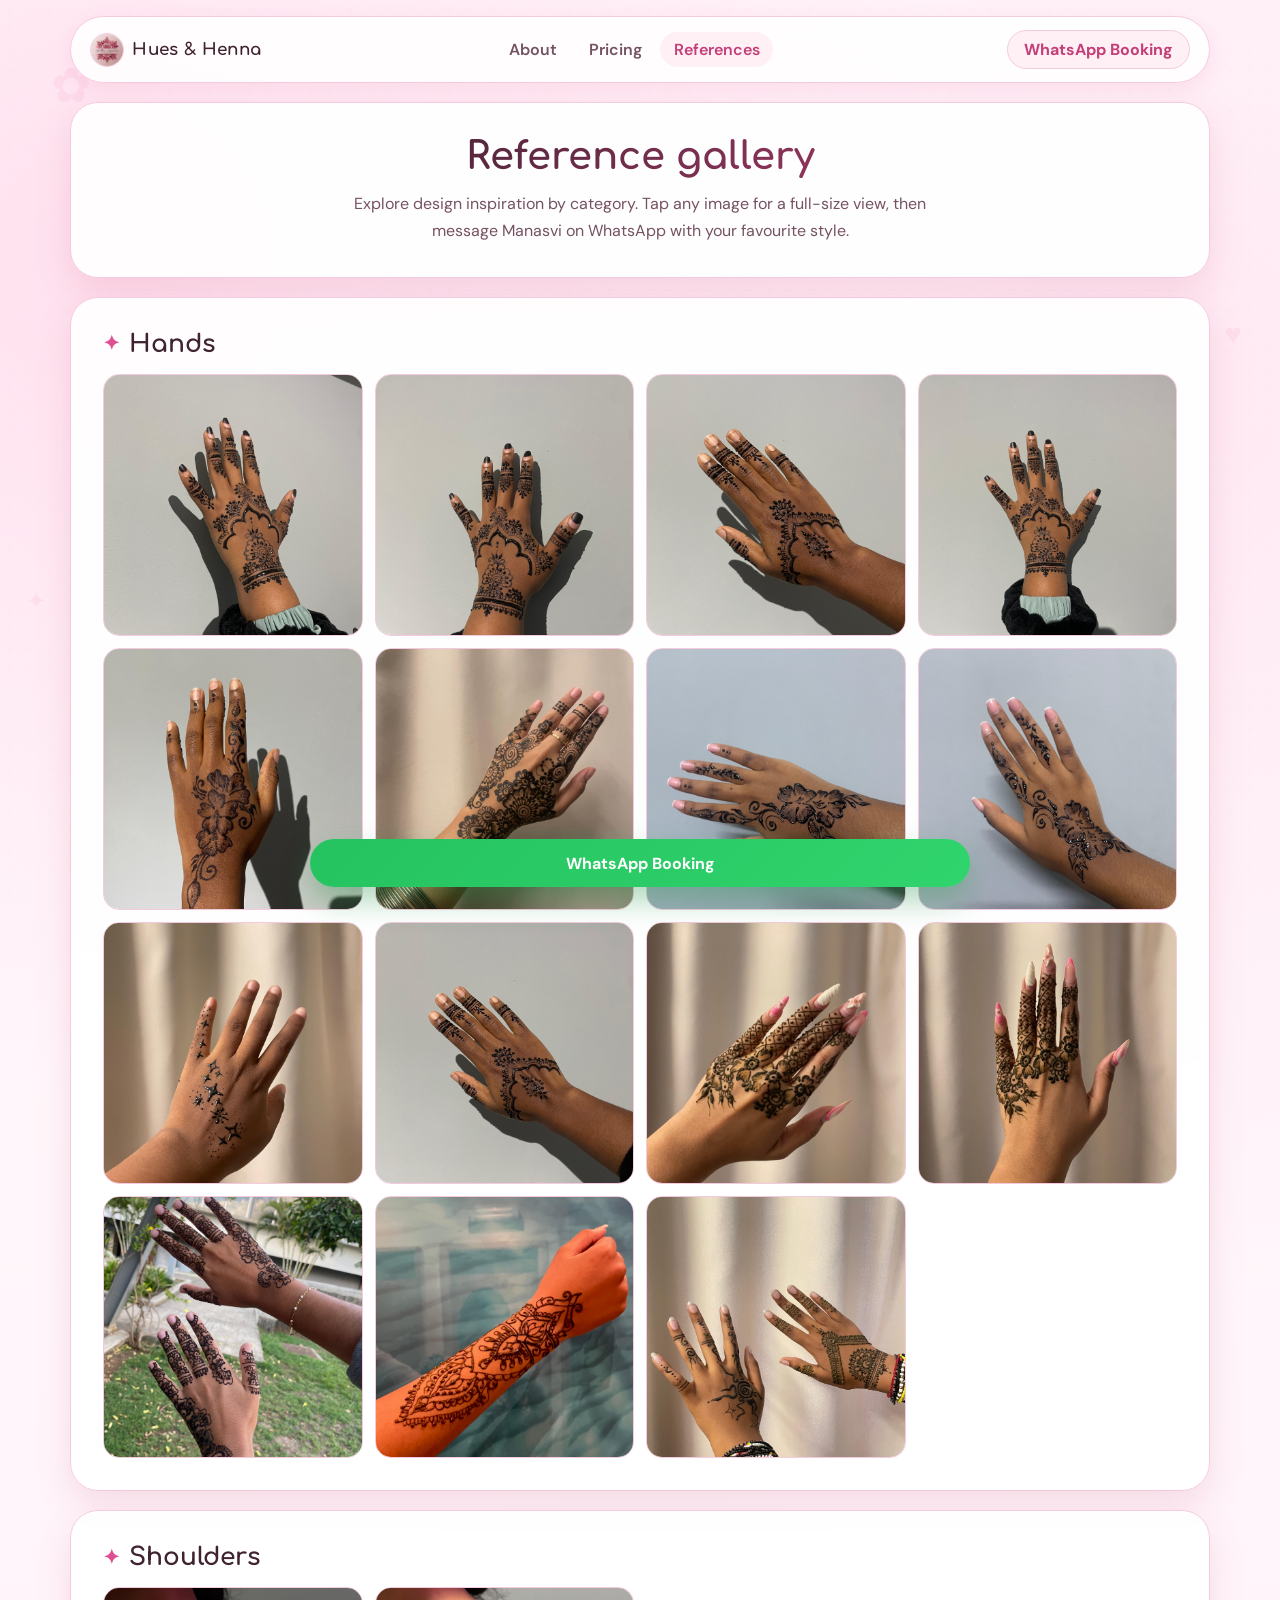
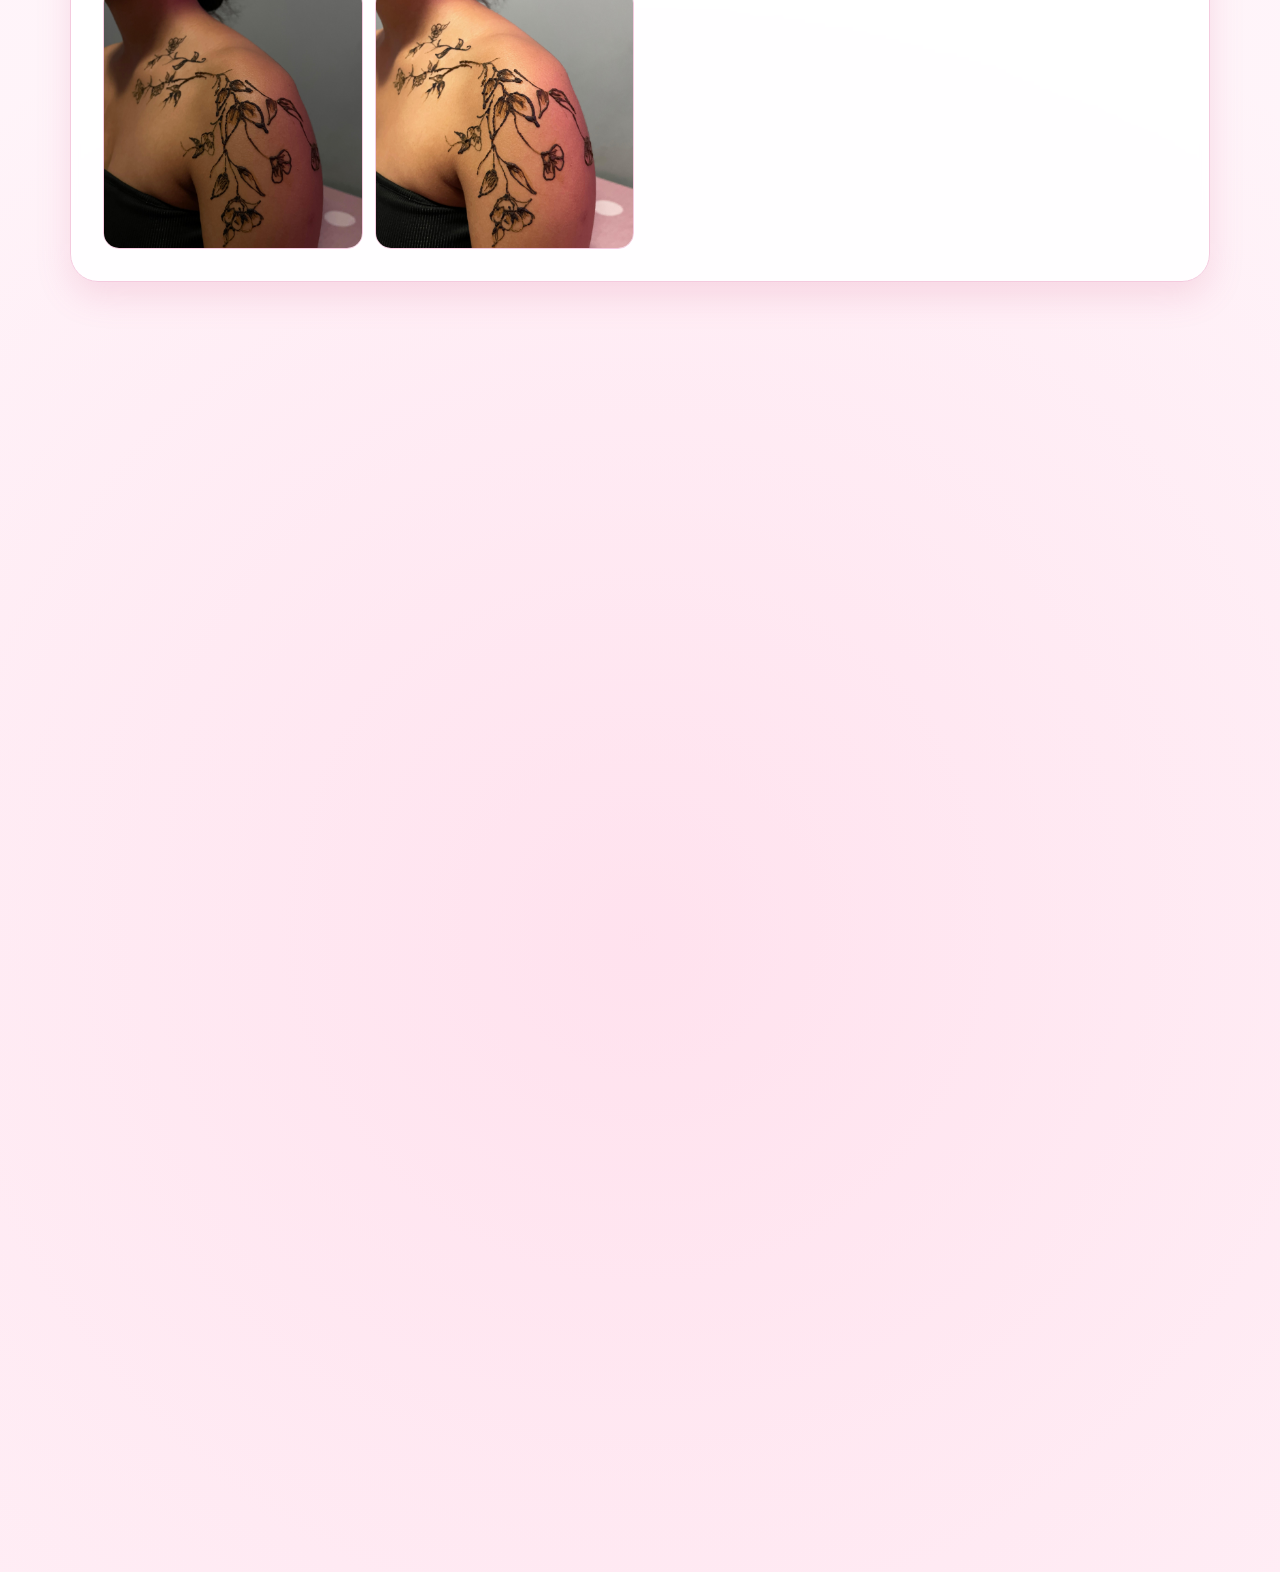
==== commit ff76a54d: "Add lightbox viewer, logo in header, and inline image opening - Logo thumbnail now appears next to b" ====
--- a/references.html
+++ b/references.html
@@ -25,7 +25,10 @@
     <span class="deco-float" aria-hidden="true" style="top:65%;left:2%;font-size:1.5rem;animation-duration:7s;animation-delay:4s;">✦</span>
 
     <header class="site-header">
-      <a href="index.html" class="brand-link">Hues &amp; Henna</a>
+      <a href="index.html" class="brand-link">
+        <img src="assets/branding/logo.jpeg" alt="" class="brand-logo" />
+        Hues &amp; Henna
+      </a>
       <nav class="top-nav" aria-label="Main navigation">
         <a href="index.html#about">About</a>
         <a href="index.html#pricing">Pricing</a>
@@ -52,45 +55,45 @@
       <section class="reference-group card reveal">
         <h2>Hands</h2>
         <div class="reference-grid">
-          <a class="reference-card" href="assets/gallery/hands/hands-01.jpeg" target="_blank" rel="noopener noreferrer"><img src="assets/gallery/hands/hands-01.jpeg" alt="Hand henna — intricate back-hand design" loading="lazy" /></a>
-          <a class="reference-card" href="assets/gallery/hands/hands-02.jpeg" target="_blank" rel="noopener noreferrer"><img src="assets/gallery/hands/hands-02.jpeg" alt="Hand henna — back-hand full view" loading="lazy" /></a>
-          <a class="reference-card" href="assets/gallery/hands/hands-03.jpeg" target="_blank" rel="noopener noreferrer"><img src="assets/gallery/hands/hands-03.jpeg" alt="Hand henna — minimal back-hand design" loading="lazy" /></a>
-          <a class="reference-card" href="assets/gallery/hands/hands-04.jpeg" target="_blank" rel="noopener noreferrer"><img src="assets/gallery/hands/hands-04.jpeg" alt="Hand henna — mandala back-hand" loading="lazy" /></a>
-          <a class="reference-card" href="assets/gallery/hands/hands-05.jpeg" target="_blank" rel="noopener noreferrer"><img src="assets/gallery/hands/hands-05.jpeg" alt="Hand henna — botanical floral vine" loading="lazy" /></a>
-          <a class="reference-card" href="assets/gallery/hands/hands-06.jpeg" target="_blank" rel="noopener noreferrer"><img src="assets/gallery/hands/hands-06.jpeg" alt="Hand henna — elaborate floral with bangles" loading="lazy" /></a>
-          <a class="reference-card" href="assets/gallery/hands/hands-07.jpeg" target="_blank" rel="noopener noreferrer"><img src="assets/gallery/hands/hands-07.jpeg" alt="Hand henna — simple flower design" loading="lazy" /></a>
-          <a class="reference-card" href="assets/gallery/hands/hands-08.jpeg" target="_blank" rel="noopener noreferrer"><img src="assets/gallery/hands/hands-08.jpeg" alt="Hand henna — floral with vine" loading="lazy" /></a>
-          <a class="reference-card" href="assets/gallery/hands/hands-09.jpeg" target="_blank" rel="noopener noreferrer"><img src="assets/gallery/hands/hands-09.jpeg" alt="Hand henna — sparkle star design" loading="lazy" /></a>
-          <a class="reference-card" href="assets/gallery/hands/hands-10.jpeg" target="_blank" rel="noopener noreferrer"><img src="assets/gallery/hands/hands-10.jpeg" alt="Hand henna — minimal scallop design" loading="lazy" /></a>
-          <a class="reference-card" href="assets/gallery/hands/hands-11.jpeg" target="_blank" rel="noopener noreferrer"><img src="assets/gallery/hands/hands-11.jpeg" alt="Hand henna — floral lattice with pink nails" loading="lazy" /></a>
-          <a class="reference-card" href="assets/gallery/hands/hands-12.jpeg" target="_blank" rel="noopener noreferrer"><img src="assets/gallery/hands/hands-12.jpeg" alt="Hand henna — full-finger floral lattice" loading="lazy" /></a>
-          <a class="reference-card" href="assets/gallery/hands/hands-13.jpeg" target="_blank" rel="noopener noreferrer"><img src="assets/gallery/hands/hands-13.jpeg" alt="Hand henna — both hands outdoors" loading="lazy" /></a>
-          <a class="reference-card" href="assets/gallery/hands/hands-14.jpeg" target="_blank" rel="noopener noreferrer"><img src="assets/gallery/hands/hands-14.jpeg" alt="Hand henna — forearm mandala design" loading="lazy" /></a>
-          <a class="reference-card" href="assets/gallery/hands/hands-15.jpeg" target="_blank" rel="noopener noreferrer"><img src="assets/gallery/hands/hands-15.jpeg" alt="Hand henna — both hands asymmetric designs" loading="lazy" /></a>
+          <a class="reference-card" href="assets/gallery/hands/hands-01.jpeg" ><img src="assets/gallery/hands/hands-01.jpeg" alt="Hand henna — intricate back-hand design" loading="lazy" /></a>
+          <a class="reference-card" href="assets/gallery/hands/hands-02.jpeg" ><img src="assets/gallery/hands/hands-02.jpeg" alt="Hand henna — back-hand full view" loading="lazy" /></a>
+          <a class="reference-card" href="assets/gallery/hands/hands-03.jpeg" ><img src="assets/gallery/hands/hands-03.jpeg" alt="Hand henna — minimal back-hand design" loading="lazy" /></a>
+          <a class="reference-card" href="assets/gallery/hands/hands-04.jpeg" ><img src="assets/gallery/hands/hands-04.jpeg" alt="Hand henna — mandala back-hand" loading="lazy" /></a>
+          <a class="reference-card" href="assets/gallery/hands/hands-05.jpeg" ><img src="assets/gallery/hands/hands-05.jpeg" alt="Hand henna — botanical floral vine" loading="lazy" /></a>
+          <a class="reference-card" href="assets/gallery/hands/hands-06.jpeg" ><img src="assets/gallery/hands/hands-06.jpeg" alt="Hand henna — elaborate floral with bangles" loading="lazy" /></a>
+          <a class="reference-card" href="assets/gallery/hands/hands-07.jpeg" ><img src="assets/gallery/hands/hands-07.jpeg" alt="Hand henna — simple flower design" loading="lazy" /></a>
+          <a class="reference-card" href="assets/gallery/hands/hands-08.jpeg" ><img src="assets/gallery/hands/hands-08.jpeg" alt="Hand henna — floral with vine" loading="lazy" /></a>
+          <a class="reference-card" href="assets/gallery/hands/hands-09.jpeg" ><img src="assets/gallery/hands/hands-09.jpeg" alt="Hand henna — sparkle star design" loading="lazy" /></a>
+          <a class="reference-card" href="assets/gallery/hands/hands-10.jpeg" ><img src="assets/gallery/hands/hands-10.jpeg" alt="Hand henna — minimal scallop design" loading="lazy" /></a>
+          <a class="reference-card" href="assets/gallery/hands/hands-11.jpeg" ><img src="assets/gallery/hands/hands-11.jpeg" alt="Hand henna — floral lattice with pink nails" loading="lazy" /></a>
+          <a class="reference-card" href="assets/gallery/hands/hands-12.jpeg" ><img src="assets/gallery/hands/hands-12.jpeg" alt="Hand henna — full-finger floral lattice" loading="lazy" /></a>
+          <a class="reference-card" href="assets/gallery/hands/hands-13.jpeg" ><img src="assets/gallery/hands/hands-13.jpeg" alt="Hand henna — both hands outdoors" loading="lazy" /></a>
+          <a class="reference-card" href="assets/gallery/hands/hands-14.jpeg" ><img src="assets/gallery/hands/hands-14.jpeg" alt="Hand henna — forearm mandala design" loading="lazy" /></a>
+          <a class="reference-card" href="assets/gallery/hands/hands-15.jpeg" ><img src="assets/gallery/hands/hands-15.jpeg" alt="Hand henna — both hands asymmetric designs" loading="lazy" /></a>
         </div>
       </section>
 
       <section class="reference-group card reveal">
         <h2>Shoulders</h2>
         <div class="reference-grid">
-          <a class="reference-card" href="assets/gallery/shoulders/shoulders-01.jpeg" target="_blank" rel="noopener noreferrer"><img src="assets/gallery/shoulders/shoulders-01.jpeg" alt="Shoulder henna — floral branch close-up" loading="lazy" /></a>
-          <a class="reference-card" href="assets/gallery/shoulders/shoulders-02.jpeg" target="_blank" rel="noopener noreferrer"><img src="assets/gallery/shoulders/shoulders-02.jpeg" alt="Shoulder henna — floral branch wide view" loading="lazy" /></a>
+          <a class="reference-card" href="assets/gallery/shoulders/shoulders-01.jpeg" ><img src="assets/gallery/shoulders/shoulders-01.jpeg" alt="Shoulder henna — floral branch close-up" loading="lazy" /></a>
+          <a class="reference-card" href="assets/gallery/shoulders/shoulders-02.jpeg" ><img src="assets/gallery/shoulders/shoulders-02.jpeg" alt="Shoulder henna — floral branch wide view" loading="lazy" /></a>
         </div>
       </section>
 
       <section class="reference-group card reveal">
         <h2>Back designs</h2>
         <div class="reference-grid">
-          <a class="reference-card" href="assets/gallery/back/back-featured.jpeg" target="_blank" rel="noopener noreferrer"><img src="assets/gallery/back/back-featured.jpeg" alt="Back henna — collage of multiple designs" loading="lazy" /></a>
-          <a class="reference-card" href="assets/gallery/back/back-01.jpeg" target="_blank" rel="noopener noreferrer"><img src="assets/gallery/back/back-01.jpeg" alt="Back henna — large rose bouquet upper back" loading="lazy" /></a>
-          <a class="reference-card" href="assets/gallery/back/back-02.jpeg" target="_blank" rel="noopener noreferrer"><img src="assets/gallery/back/back-02.jpeg" alt="Back henna — roses on shoulder close-up" loading="lazy" /></a>
-          <a class="reference-card" href="assets/gallery/back/back-03.jpeg" target="_blank" rel="noopener noreferrer"><img src="assets/gallery/back/back-03.jpeg" alt="Back henna — roses from behind" loading="lazy" /></a>
-          <a class="reference-card" href="assets/gallery/back/back-04.jpeg" target="_blank" rel="noopener noreferrer"><img src="assets/gallery/back/back-04.jpeg" alt="Back henna — full spine floral vine" loading="lazy" /></a>
-          <a class="reference-card" href="assets/gallery/back/back-05.jpeg" target="_blank" rel="noopener noreferrer"><img src="assets/gallery/back/back-05.jpeg" alt="Back henna — tribal heart lower back" loading="lazy" /></a>
-          <a class="reference-card" href="assets/gallery/back/back-06.jpeg" target="_blank" rel="noopener noreferrer"><img src="assets/gallery/back/back-06.jpeg" alt="Back henna — rose stem spine" loading="lazy" /></a>
-          <a class="reference-card" href="assets/gallery/back/back-07.jpeg" target="_blank" rel="noopener noreferrer"><img src="assets/gallery/back/back-07.jpeg" alt="Back henna — horizontal rose design" loading="lazy" /></a>
-          <a class="reference-card" href="assets/gallery/back/back-08.jpeg" target="_blank" rel="noopener noreferrer"><img src="assets/gallery/back/back-08.jpeg" alt="Back henna — dragon design" loading="lazy" /></a>
-          <a class="reference-card" href="assets/gallery/back/back-09.jpeg" target="_blank" rel="noopener noreferrer"><img src="assets/gallery/back/back-09.jpeg" alt="Back henna — butterfly outline upper back" loading="lazy" /></a>
+          <a class="reference-card" href="assets/gallery/back/back-featured.jpeg" ><img src="assets/gallery/back/back-featured.jpeg" alt="Back henna — collage of multiple designs" loading="lazy" /></a>
+          <a class="reference-card" href="assets/gallery/back/back-01.jpeg" ><img src="assets/gallery/back/back-01.jpeg" alt="Back henna — large rose bouquet upper back" loading="lazy" /></a>
+          <a class="reference-card" href="assets/gallery/back/back-02.jpeg" ><img src="assets/gallery/back/back-02.jpeg" alt="Back henna — roses on shoulder close-up" loading="lazy" /></a>
+          <a class="reference-card" href="assets/gallery/back/back-03.jpeg" ><img src="assets/gallery/back/back-03.jpeg" alt="Back henna — roses from behind" loading="lazy" /></a>
+          <a class="reference-card" href="assets/gallery/back/back-04.jpeg" ><img src="assets/gallery/back/back-04.jpeg" alt="Back henna — full spine floral vine" loading="lazy" /></a>
+          <a class="reference-card" href="assets/gallery/back/back-05.jpeg" ><img src="assets/gallery/back/back-05.jpeg" alt="Back henna — tribal heart lower back" loading="lazy" /></a>
+          <a class="reference-card" href="assets/gallery/back/back-06.jpeg" ><img src="assets/gallery/back/back-06.jpeg" alt="Back henna — rose stem spine" loading="lazy" /></a>
+          <a class="reference-card" href="assets/gallery/back/back-07.jpeg" ><img src="assets/gallery/back/back-07.jpeg" alt="Back henna — horizontal rose design" loading="lazy" /></a>
+          <a class="reference-card" href="assets/gallery/back/back-08.jpeg" ><img src="assets/gallery/back/back-08.jpeg" alt="Back henna — dragon design" loading="lazy" /></a>
+          <a class="reference-card" href="assets/gallery/back/back-09.jpeg" ><img src="assets/gallery/back/back-09.jpeg" alt="Back henna — butterfly outline upper back" loading="lazy" /></a>
         </div>
       </section>
 
@@ -117,6 +120,15 @@
       rel="noopener noreferrer"
       >WhatsApp Booking</a
     >
+
+    <!-- Lightbox -->
+    <div class="lightbox" id="lightbox" role="dialog" aria-modal="true" aria-label="Image viewer">
+      <img class="lightbox-img" id="lb-img" src="" alt="" />
+      <button class="lb-btn lb-close" id="lb-close" aria-label="Close">✕</button>
+      <button class="lb-btn lb-prev"  id="lb-prev"  aria-label="Previous">‹</button>
+      <button class="lb-btn lb-next"  id="lb-next"  aria-label="Next">›</button>
+      <span class="lb-counter" id="lb-counter"></span>
+    </div>
 
     <script>
       // Heart cursor trail
@@ -155,6 +167,49 @@
         );
         els.forEach(function (el) { io.observe(el); });
       })();
+
+      // Lightbox
+      (function () {
+        var lb    = document.getElementById("lightbox");
+        var lbImg = document.getElementById("lb-img");
+        var lbCnt = document.getElementById("lb-counter");
+        var cards = Array.from(document.querySelectorAll(".reference-card"));
+        var cur   = 0;
+
+        function open(idx) {
+          cur = (idx + cards.length) % cards.length;
+          var img = cards[cur].querySelector("img");
+          lbImg.src = cards[cur].href;
+          lbImg.alt = img.alt;
+          lbCnt.textContent = (cur + 1) + " / " + cards.length;
+          lb.classList.add("open");
+          document.body.style.overflow = "hidden";
+        }
+
+        function close() {
+          lb.classList.remove("open");
+          document.body.style.overflow = "";
+          setTimeout(function () { lbImg.src = ""; }, 300);
+        }
+
+        cards.forEach(function (card, i) {
+          card.addEventListener("click", function (e) {
+            e.preventDefault();
+            open(i);
+          });
+        });
+
+        document.getElementById("lb-close").addEventListener("click", close);
+        document.getElementById("lb-prev").addEventListener("click", function () { open(cur - 1); });
+        document.getElementById("lb-next").addEventListener("click", function () { open(cur + 1); });
+        lb.addEventListener("click", function (e) { if (e.target === lb) close(); });
+        document.addEventListener("keydown", function (e) {
+          if (!lb.classList.contains("open")) return;
+          if (e.key === "Escape")     close();
+          if (e.key === "ArrowLeft")  open(cur - 1);
+          if (e.key === "ArrowRight") open(cur + 1);
+        });
+      })();
     </script>
   </body>
 </html>
--- a/styles.css
+++ b/styles.css
@@ -118,10 +118,22 @@
   letter-spacing: 0.02em;
   font-size: 1.05rem;
   transition: color 0.2s ease;
+  display: inline-flex;
+  align-items: center;
+  gap: 0.5rem;
 }
 
 .brand-link:hover {
   color: var(--primary);
+}
+
+.brand-logo {
+  width: 34px;
+  height: 34px;
+  border-radius: 50%;
+  object-fit: cover;
+  border: 1.5px solid var(--outline);
+  flex-shrink: 0;
 }
 
 .top-nav {
@@ -457,6 +469,7 @@
   border: 1px solid var(--outline);
   background: #fff;
   position: relative;
+  cursor: pointer;
 }
 
 .sample-row figure::after {
@@ -737,3 +750,78 @@
     margin-bottom: 6.4rem;
   }
 }
+
+/* ── Lightbox ── */
+.lightbox {
+  position: fixed;
+  inset: 0;
+  z-index: 9000;
+  background: rgba(30, 8, 16, 0.9);
+  display: flex;
+  align-items: center;
+  justify-content: center;
+  opacity: 0;
+  pointer-events: none;
+  transition: opacity 280ms ease;
+  backdrop-filter: blur(10px);
+}
+
+.lightbox.open {
+  opacity: 1;
+  pointer-events: all;
+}
+
+.lightbox-img {
+  max-width: min(88vw, 820px);
+  max-height: 86vh;
+  border-radius: 18px;
+  object-fit: contain;
+  box-shadow: 0 40px 90px rgba(0,0,0,0.55);
+  transform: scale(0.93);
+  transition: transform 300ms cubic-bezier(0.34, 1.36, 0.64, 1);
+  display: block;
+}
+
+.lightbox.open .lightbox-img {
+  transform: scale(1);
+}
+
+.lb-btn {
+  position: absolute;
+  width: 42px;
+  height: 42px;
+  background: rgba(255,255,255,0.14);
+  border: 1px solid rgba(255,255,255,0.2);
+  border-radius: 50%;
+  color: #fff;
+  font-size: 1.1rem;
+  cursor: pointer;
+  display: flex;
+  align-items: center;
+  justify-content: center;
+  backdrop-filter: blur(6px);
+  transition: background 0.2s ease, transform 0.2s ease;
+  line-height: 1;
+}
+
+.lb-btn:hover {
+  background: rgba(255,255,255,0.26);
+  transform: scale(1.08);
+}
+
+.lb-close { top: 1rem; right: 1rem; font-size: 1.3rem; }
+.lb-prev  { left: 1rem; top: 50%; transform: translateY(-50%); }
+.lb-next  { right: 1rem; top: 50%; transform: translateY(-50%); }
+.lb-prev:hover { transform: translateY(-50%) scale(1.08); }
+.lb-next:hover { transform: translateY(-50%) scale(1.08); }
+
+.lb-counter {
+  position: absolute;
+  bottom: 1.1rem;
+  left: 50%;
+  transform: translateX(-50%);
+  color: rgba(255,255,255,0.6);
+  font-size: 0.82rem;
+  font-family: "DM Sans", sans-serif;
+  letter-spacing: 0.04em;
+}
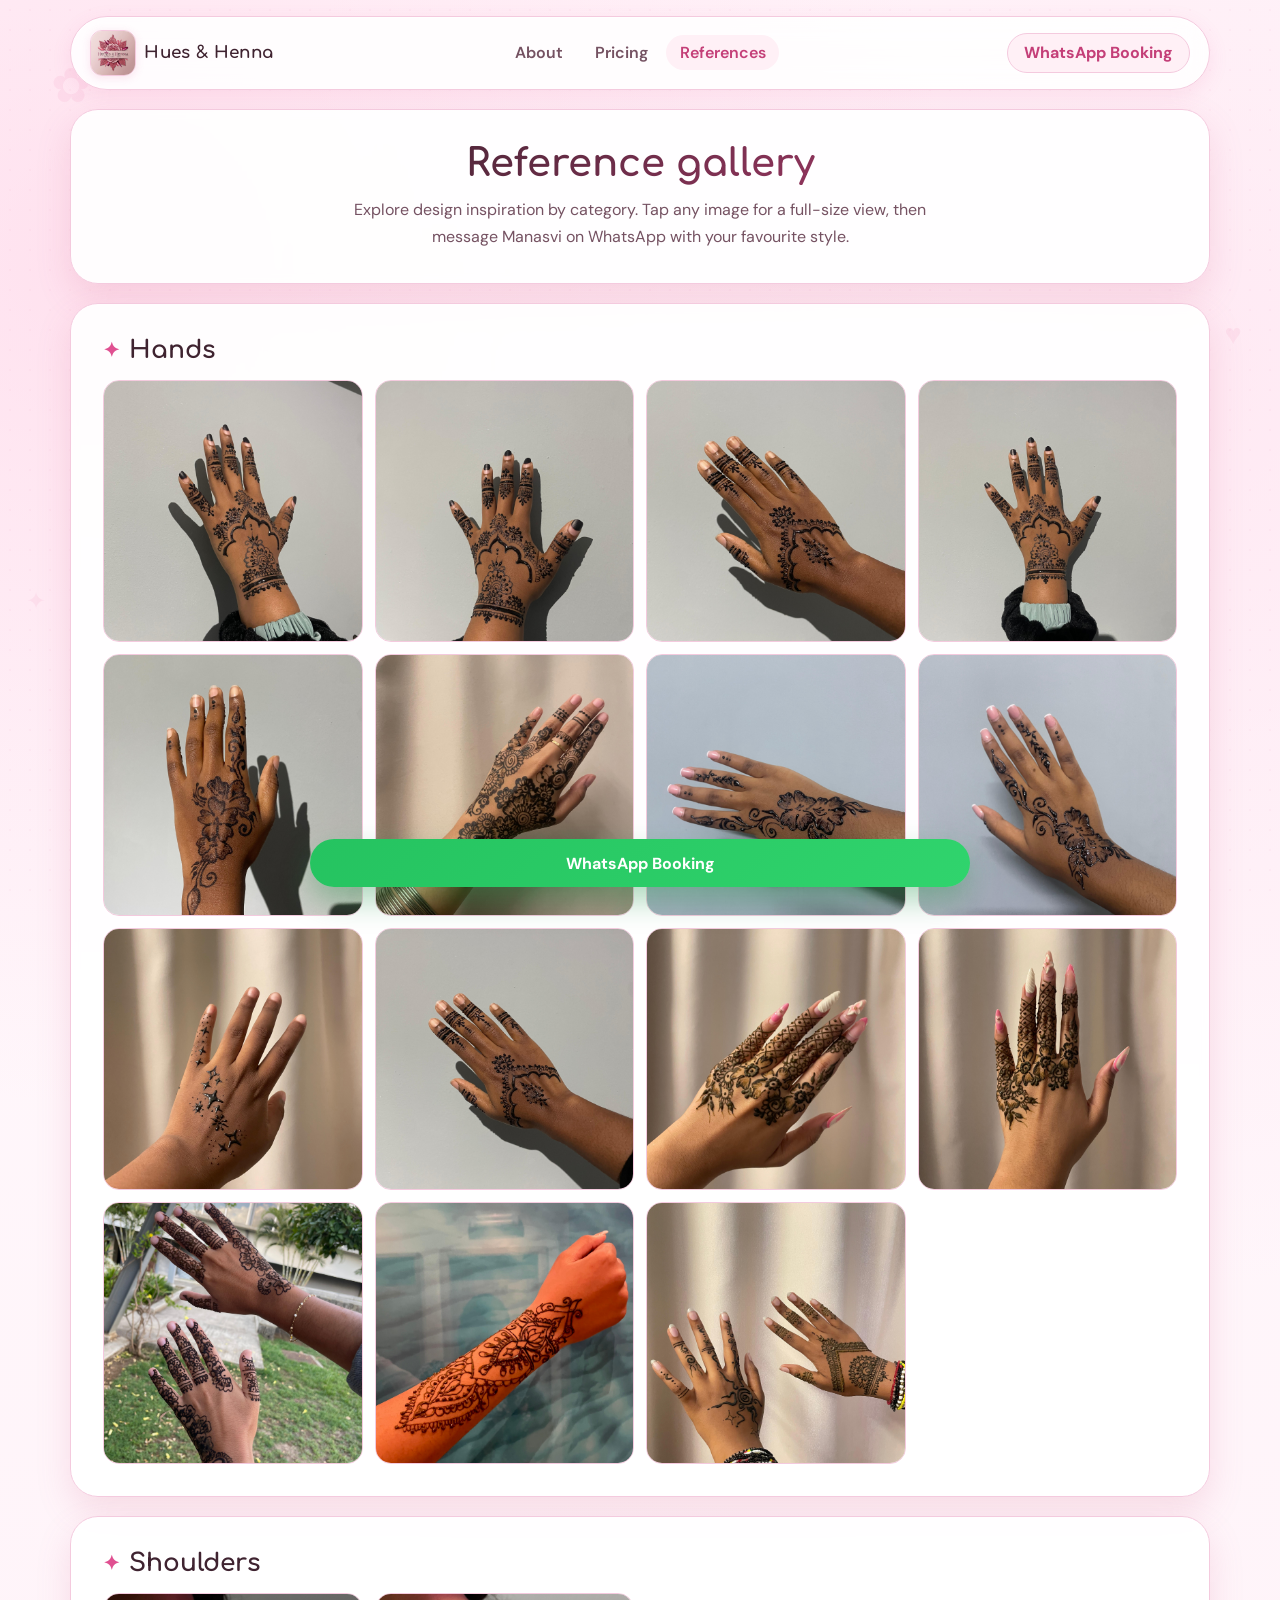
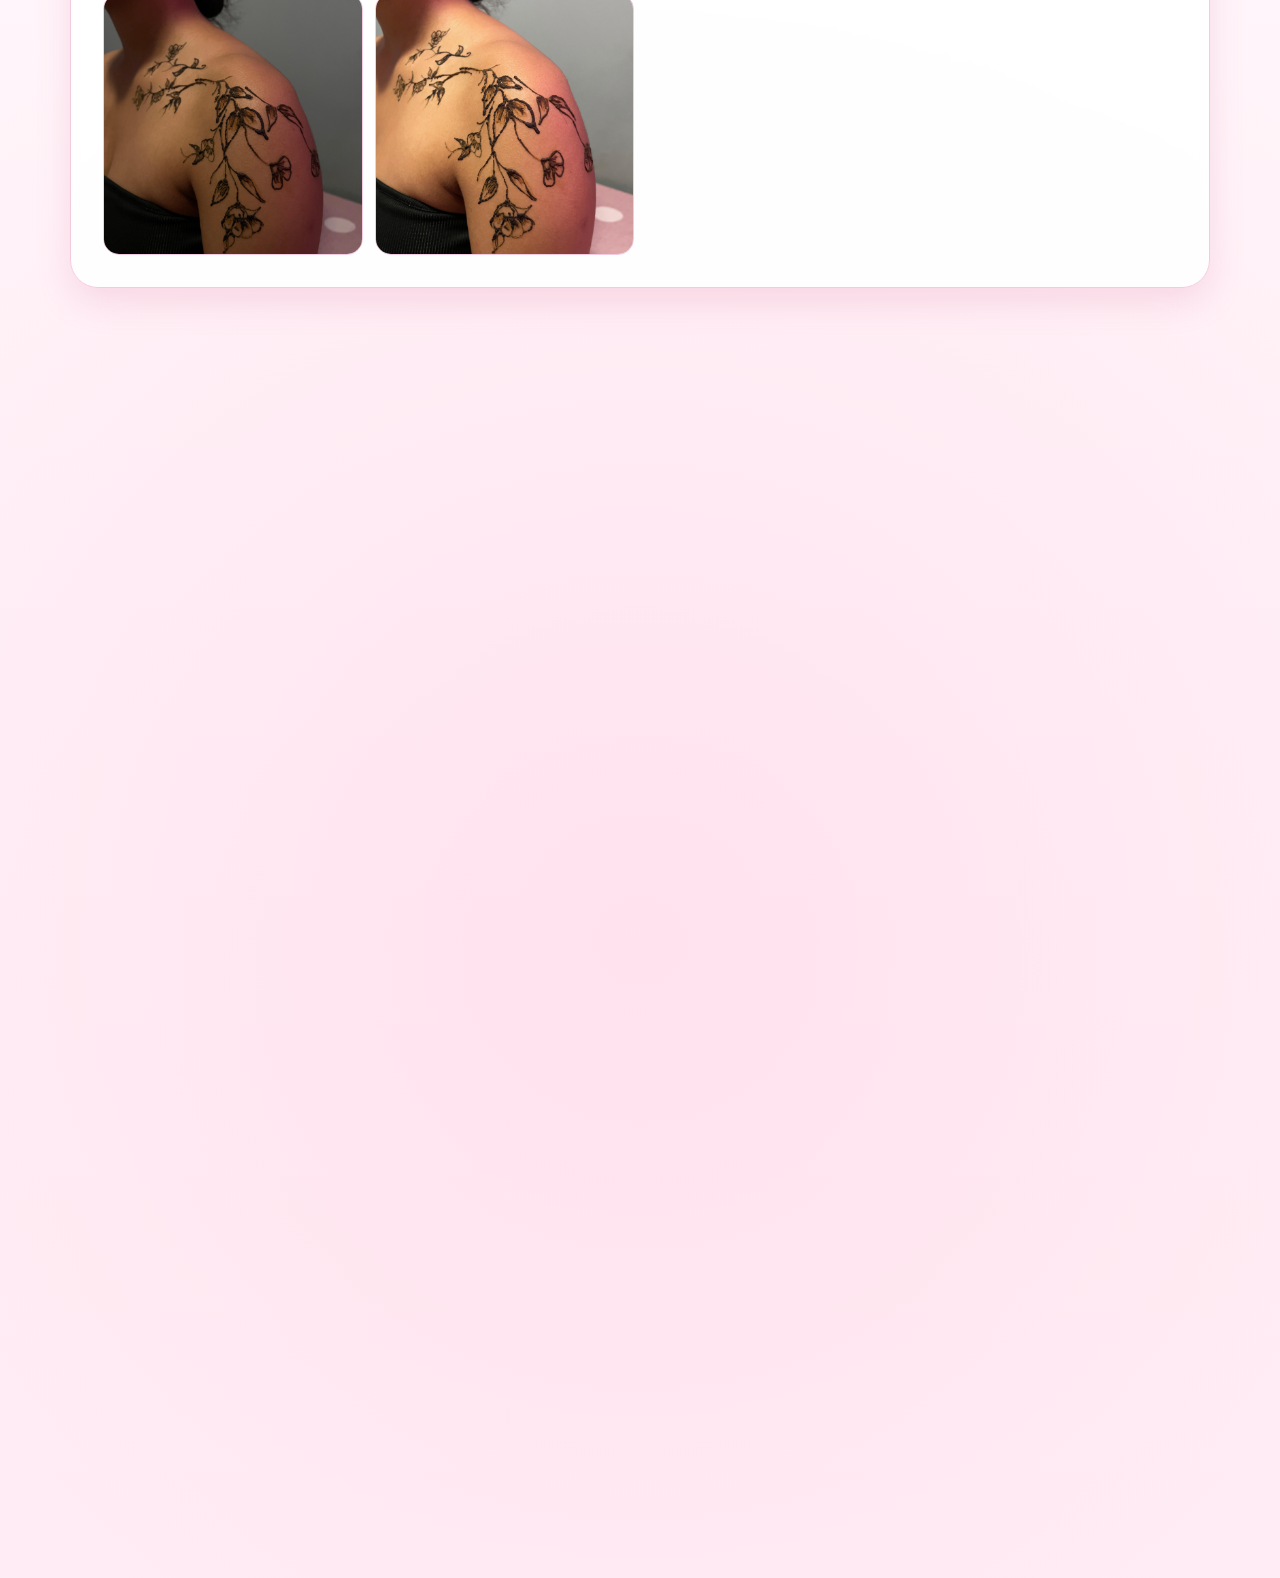
==== commit 34dce9a4: "Pricing links, mobile polish, bigger logo, and swipe lightbox - Each pricing card now links to refer" ====
--- a/references.html
+++ b/references.html
@@ -19,7 +19,6 @@
   <body>
     <div class="page-glow" aria-hidden="true"></div>
 
-    <!-- floating decorative shapes -->
     <span class="deco-float" aria-hidden="true" style="top:6%;left:4%;font-size:3rem;animation-duration:8s;">✿</span>
     <span class="deco-float" aria-hidden="true" style="top:35%;right:3%;font-size:1.8rem;animation-duration:10s;animation-delay:2s;">♥</span>
     <span class="deco-float" aria-hidden="true" style="top:65%;left:2%;font-size:1.5rem;animation-duration:7s;animation-delay:4s;">✦</span>
@@ -29,18 +28,23 @@
         <img src="assets/branding/logo.jpeg" alt="" class="brand-logo" />
         Hues &amp; Henna
       </a>
-      <nav class="top-nav" aria-label="Main navigation">
+      <nav class="top-nav" id="top-nav" aria-label="Main navigation">
         <a href="index.html#about">About</a>
         <a href="index.html#pricing">Pricing</a>
         <a href="references.html" class="active">References</a>
       </nav>
-      <a
-        class="cta-top"
-        href="https://wa.me/23054744690?text=Hi%20Manasvi%2C%20I%20want%20to%20book%20a%20henna%20design."
-        target="_blank"
-        rel="noopener noreferrer"
-        >WhatsApp Booking</a
-      >
+      <div style="display:flex;align-items:center;gap:0.5rem;">
+        <button class="nav-toggle" id="nav-toggle" aria-label="Toggle navigation" aria-expanded="false">
+          <span class="nav-toggle-icon">≡</span> Menu
+        </button>
+        <a
+          class="cta-top"
+          href="https://wa.me/23054744690?text=Hi%20Manasvi%2C%20I%20want%20to%20book%20a%20henna%20design."
+          target="_blank"
+          rel="noopener noreferrer"
+          >WhatsApp Booking</a
+        >
+      </div>
     </header>
 
     <main>
@@ -52,48 +56,48 @@
         </p>
       </section>
 
-      <section class="reference-group card reveal">
+      <section class="reference-group card reveal" id="hands">
         <h2>Hands</h2>
         <div class="reference-grid">
-          <a class="reference-card" href="assets/gallery/hands/hands-01.jpeg" ><img src="assets/gallery/hands/hands-01.jpeg" alt="Hand henna — intricate back-hand design" loading="lazy" /></a>
-          <a class="reference-card" href="assets/gallery/hands/hands-02.jpeg" ><img src="assets/gallery/hands/hands-02.jpeg" alt="Hand henna — back-hand full view" loading="lazy" /></a>
-          <a class="reference-card" href="assets/gallery/hands/hands-03.jpeg" ><img src="assets/gallery/hands/hands-03.jpeg" alt="Hand henna — minimal back-hand design" loading="lazy" /></a>
-          <a class="reference-card" href="assets/gallery/hands/hands-04.jpeg" ><img src="assets/gallery/hands/hands-04.jpeg" alt="Hand henna — mandala back-hand" loading="lazy" /></a>
-          <a class="reference-card" href="assets/gallery/hands/hands-05.jpeg" ><img src="assets/gallery/hands/hands-05.jpeg" alt="Hand henna — botanical floral vine" loading="lazy" /></a>
-          <a class="reference-card" href="assets/gallery/hands/hands-06.jpeg" ><img src="assets/gallery/hands/hands-06.jpeg" alt="Hand henna — elaborate floral with bangles" loading="lazy" /></a>
-          <a class="reference-card" href="assets/gallery/hands/hands-07.jpeg" ><img src="assets/gallery/hands/hands-07.jpeg" alt="Hand henna — simple flower design" loading="lazy" /></a>
-          <a class="reference-card" href="assets/gallery/hands/hands-08.jpeg" ><img src="assets/gallery/hands/hands-08.jpeg" alt="Hand henna — floral with vine" loading="lazy" /></a>
-          <a class="reference-card" href="assets/gallery/hands/hands-09.jpeg" ><img src="assets/gallery/hands/hands-09.jpeg" alt="Hand henna — sparkle star design" loading="lazy" /></a>
-          <a class="reference-card" href="assets/gallery/hands/hands-10.jpeg" ><img src="assets/gallery/hands/hands-10.jpeg" alt="Hand henna — minimal scallop design" loading="lazy" /></a>
-          <a class="reference-card" href="assets/gallery/hands/hands-11.jpeg" ><img src="assets/gallery/hands/hands-11.jpeg" alt="Hand henna — floral lattice with pink nails" loading="lazy" /></a>
-          <a class="reference-card" href="assets/gallery/hands/hands-12.jpeg" ><img src="assets/gallery/hands/hands-12.jpeg" alt="Hand henna — full-finger floral lattice" loading="lazy" /></a>
-          <a class="reference-card" href="assets/gallery/hands/hands-13.jpeg" ><img src="assets/gallery/hands/hands-13.jpeg" alt="Hand henna — both hands outdoors" loading="lazy" /></a>
-          <a class="reference-card" href="assets/gallery/hands/hands-14.jpeg" ><img src="assets/gallery/hands/hands-14.jpeg" alt="Hand henna — forearm mandala design" loading="lazy" /></a>
-          <a class="reference-card" href="assets/gallery/hands/hands-15.jpeg" ><img src="assets/gallery/hands/hands-15.jpeg" alt="Hand henna — both hands asymmetric designs" loading="lazy" /></a>
+          <a class="reference-card" href="assets/gallery/hands/hands-01.jpeg"><img src="assets/gallery/hands/hands-01.jpeg" alt="Hand henna — intricate back-hand design" loading="lazy" /></a>
+          <a class="reference-card" href="assets/gallery/hands/hands-02.jpeg"><img src="assets/gallery/hands/hands-02.jpeg" alt="Hand henna — back-hand full view" loading="lazy" /></a>
+          <a class="reference-card" href="assets/gallery/hands/hands-03.jpeg"><img src="assets/gallery/hands/hands-03.jpeg" alt="Hand henna — minimal back-hand design" loading="lazy" /></a>
+          <a class="reference-card" href="assets/gallery/hands/hands-04.jpeg"><img src="assets/gallery/hands/hands-04.jpeg" alt="Hand henna — mandala back-hand" loading="lazy" /></a>
+          <a class="reference-card" href="assets/gallery/hands/hands-05.jpeg"><img src="assets/gallery/hands/hands-05.jpeg" alt="Hand henna — botanical floral vine" loading="lazy" /></a>
+          <a class="reference-card" href="assets/gallery/hands/hands-06.jpeg"><img src="assets/gallery/hands/hands-06.jpeg" alt="Hand henna — elaborate floral with bangles" loading="lazy" /></a>
+          <a class="reference-card" href="assets/gallery/hands/hands-07.jpeg"><img src="assets/gallery/hands/hands-07.jpeg" alt="Hand henna — simple flower design" loading="lazy" /></a>
+          <a class="reference-card" href="assets/gallery/hands/hands-08.jpeg"><img src="assets/gallery/hands/hands-08.jpeg" alt="Hand henna — floral with vine" loading="lazy" /></a>
+          <a class="reference-card" href="assets/gallery/hands/hands-09.jpeg"><img src="assets/gallery/hands/hands-09.jpeg" alt="Hand henna — sparkle star design" loading="lazy" /></a>
+          <a class="reference-card" href="assets/gallery/hands/hands-10.jpeg"><img src="assets/gallery/hands/hands-10.jpeg" alt="Hand henna — minimal scallop design" loading="lazy" /></a>
+          <a class="reference-card" href="assets/gallery/hands/hands-11.jpeg"><img src="assets/gallery/hands/hands-11.jpeg" alt="Hand henna — floral lattice with pink nails" loading="lazy" /></a>
+          <a class="reference-card" href="assets/gallery/hands/hands-12.jpeg"><img src="assets/gallery/hands/hands-12.jpeg" alt="Hand henna — full-finger floral lattice" loading="lazy" /></a>
+          <a class="reference-card" href="assets/gallery/hands/hands-13.jpeg"><img src="assets/gallery/hands/hands-13.jpeg" alt="Hand henna — both hands outdoors" loading="lazy" /></a>
+          <a class="reference-card" href="assets/gallery/hands/hands-14.jpeg"><img src="assets/gallery/hands/hands-14.jpeg" alt="Hand henna — forearm mandala design" loading="lazy" /></a>
+          <a class="reference-card" href="assets/gallery/hands/hands-15.jpeg"><img src="assets/gallery/hands/hands-15.jpeg" alt="Hand henna — both hands asymmetric designs" loading="lazy" /></a>
         </div>
       </section>
 
-      <section class="reference-group card reveal">
+      <section class="reference-group card reveal" id="shoulders">
         <h2>Shoulders</h2>
         <div class="reference-grid">
-          <a class="reference-card" href="assets/gallery/shoulders/shoulders-01.jpeg" ><img src="assets/gallery/shoulders/shoulders-01.jpeg" alt="Shoulder henna — floral branch close-up" loading="lazy" /></a>
-          <a class="reference-card" href="assets/gallery/shoulders/shoulders-02.jpeg" ><img src="assets/gallery/shoulders/shoulders-02.jpeg" alt="Shoulder henna — floral branch wide view" loading="lazy" /></a>
+          <a class="reference-card" href="assets/gallery/shoulders/shoulders-01.jpeg"><img src="assets/gallery/shoulders/shoulders-01.jpeg" alt="Shoulder henna — floral branch close-up" loading="lazy" /></a>
+          <a class="reference-card" href="assets/gallery/shoulders/shoulders-02.jpeg"><img src="assets/gallery/shoulders/shoulders-02.jpeg" alt="Shoulder henna — floral branch wide view" loading="lazy" /></a>
         </div>
       </section>
 
-      <section class="reference-group card reveal">
+      <section class="reference-group card reveal" id="back">
         <h2>Back designs</h2>
         <div class="reference-grid">
-          <a class="reference-card" href="assets/gallery/back/back-featured.jpeg" ><img src="assets/gallery/back/back-featured.jpeg" alt="Back henna — collage of multiple designs" loading="lazy" /></a>
-          <a class="reference-card" href="assets/gallery/back/back-01.jpeg" ><img src="assets/gallery/back/back-01.jpeg" alt="Back henna — large rose bouquet upper back" loading="lazy" /></a>
-          <a class="reference-card" href="assets/gallery/back/back-02.jpeg" ><img src="assets/gallery/back/back-02.jpeg" alt="Back henna — roses on shoulder close-up" loading="lazy" /></a>
-          <a class="reference-card" href="assets/gallery/back/back-03.jpeg" ><img src="assets/gallery/back/back-03.jpeg" alt="Back henna — roses from behind" loading="lazy" /></a>
-          <a class="reference-card" href="assets/gallery/back/back-04.jpeg" ><img src="assets/gallery/back/back-04.jpeg" alt="Back henna — full spine floral vine" loading="lazy" /></a>
-          <a class="reference-card" href="assets/gallery/back/back-05.jpeg" ><img src="assets/gallery/back/back-05.jpeg" alt="Back henna — tribal heart lower back" loading="lazy" /></a>
-          <a class="reference-card" href="assets/gallery/back/back-06.jpeg" ><img src="assets/gallery/back/back-06.jpeg" alt="Back henna — rose stem spine" loading="lazy" /></a>
-          <a class="reference-card" href="assets/gallery/back/back-07.jpeg" ><img src="assets/gallery/back/back-07.jpeg" alt="Back henna — horizontal rose design" loading="lazy" /></a>
-          <a class="reference-card" href="assets/gallery/back/back-08.jpeg" ><img src="assets/gallery/back/back-08.jpeg" alt="Back henna — dragon design" loading="lazy" /></a>
-          <a class="reference-card" href="assets/gallery/back/back-09.jpeg" ><img src="assets/gallery/back/back-09.jpeg" alt="Back henna — butterfly outline upper back" loading="lazy" /></a>
+          <a class="reference-card" href="assets/gallery/back/back-featured.jpeg"><img src="assets/gallery/back/back-featured.jpeg" alt="Back henna — collage of multiple designs" loading="lazy" /></a>
+          <a class="reference-card" href="assets/gallery/back/back-01.jpeg"><img src="assets/gallery/back/back-01.jpeg" alt="Back henna — large rose bouquet upper back" loading="lazy" /></a>
+          <a class="reference-card" href="assets/gallery/back/back-02.jpeg"><img src="assets/gallery/back/back-02.jpeg" alt="Back henna — roses on shoulder close-up" loading="lazy" /></a>
+          <a class="reference-card" href="assets/gallery/back/back-03.jpeg"><img src="assets/gallery/back/back-03.jpeg" alt="Back henna — roses from behind" loading="lazy" /></a>
+          <a class="reference-card" href="assets/gallery/back/back-04.jpeg"><img src="assets/gallery/back/back-04.jpeg" alt="Back henna — full spine floral vine" loading="lazy" /></a>
+          <a class="reference-card" href="assets/gallery/back/back-05.jpeg"><img src="assets/gallery/back/back-05.jpeg" alt="Back henna — tribal heart lower back" loading="lazy" /></a>
+          <a class="reference-card" href="assets/gallery/back/back-06.jpeg"><img src="assets/gallery/back/back-06.jpeg" alt="Back henna — rose stem spine" loading="lazy" /></a>
+          <a class="reference-card" href="assets/gallery/back/back-07.jpeg"><img src="assets/gallery/back/back-07.jpeg" alt="Back henna — horizontal rose design" loading="lazy" /></a>
+          <a class="reference-card" href="assets/gallery/back/back-08.jpeg"><img src="assets/gallery/back/back-08.jpeg" alt="Back henna — dragon design" loading="lazy" /></a>
+          <a class="reference-card" href="assets/gallery/back/back-09.jpeg"><img src="assets/gallery/back/back-09.jpeg" alt="Back henna — butterfly outline upper back" loading="lazy" /></a>
         </div>
       </section>
 
@@ -154,18 +158,34 @@
       // Scroll reveal
       (function () {
         var els = document.querySelectorAll(".reveal");
-        var io = new IntersectionObserver(
-          function (entries) {
-            entries.forEach(function (entry) {
-              if (entry.isIntersecting) {
-                entry.target.classList.add("in-view");
-                io.unobserve(entry.target);
-              }
-            });
-          },
-          { threshold: 0.08, rootMargin: "0px 0px -30px 0px" }
-        );
+        var io = new IntersectionObserver(function (entries) {
+          entries.forEach(function (entry) {
+            if (entry.isIntersecting) {
+              entry.target.classList.add("in-view");
+              io.unobserve(entry.target);
+            }
+          });
+        }, { threshold: 0.08, rootMargin: "0px 0px -30px 0px" });
         els.forEach(function (el) { io.observe(el); });
+      })();
+
+      // Hamburger
+      (function () {
+        var toggle = document.getElementById("nav-toggle");
+        var nav    = document.getElementById("top-nav");
+        if (!toggle || !nav) return;
+        toggle.addEventListener("click", function () {
+          var open = nav.classList.toggle("open");
+          toggle.setAttribute("aria-expanded", open);
+          toggle.querySelector(".nav-toggle-icon").textContent = open ? "✕" : "≡";
+        });
+        nav.querySelectorAll("a").forEach(function (a) {
+          a.addEventListener("click", function () {
+            nav.classList.remove("open");
+            toggle.setAttribute("aria-expanded", "false");
+            toggle.querySelector(".nav-toggle-icon").textContent = "≡";
+          });
+        });
       })();
 
       // Lightbox
@@ -175,6 +195,8 @@
         var lbCnt = document.getElementById("lb-counter");
         var cards = Array.from(document.querySelectorAll(".reference-card"));
         var cur   = 0;
+        var isTouchDevice = "ontouchstart" in window;
+        var hintShown = false;
 
         function open(idx) {
           cur = (idx + cards.length) % cards.length;
@@ -184,6 +206,15 @@
           lbCnt.textContent = (cur + 1) + " / " + cards.length;
           lb.classList.add("open");
           document.body.style.overflow = "hidden";
+          // Swipe hint on first open on touch
+          if (isTouchDevice && !hintShown) {
+            hintShown = true;
+            var hint = document.createElement("span");
+            hint.className = "lb-swipe-hint";
+            hint.textContent = "← swipe to browse →";
+            lb.appendChild(hint);
+            setTimeout(function () { if (hint.parentNode) hint.remove(); }, 2800);
+          }
         }
 
         function close() {
@@ -209,6 +240,22 @@
           if (e.key === "ArrowLeft")  open(cur - 1);
           if (e.key === "ArrowRight") open(cur + 1);
         });
+
+        // Touch swipe
+        var tx = 0, ty = 0;
+        lb.addEventListener("touchstart", function (e) {
+          tx = e.touches[0].clientX;
+          ty = e.touches[0].clientY;
+        }, { passive: true });
+        lb.addEventListener("touchend", function (e) {
+          var dx = e.changedTouches[0].clientX - tx;
+          var dy = e.changedTouches[0].clientY - ty;
+          if (Math.abs(dx) > Math.abs(dy) && Math.abs(dx) > 48) {
+            dx < 0 ? open(cur + 1) : open(cur - 1);
+          } else if (dy > 80) {
+            close();
+          }
+        }, { passive: true });
       })();
     </script>
   </body>
--- a/styles.css
+++ b/styles.css
@@ -128,12 +128,13 @@
 }
 
 .brand-logo {
-  width: 34px;
-  height: 34px;
-  border-radius: 50%;
+  width: 46px;
+  height: 46px;
+  border-radius: 12px;
   object-fit: cover;
   border: 1.5px solid var(--outline);
   flex-shrink: 0;
+  box-shadow: 0 2px 8px rgba(224, 80, 145, 0.15);
 }
 
 .top-nav {
@@ -417,6 +418,9 @@
   position: relative;
   overflow: hidden;
   transition: transform 0.25s ease, box-shadow 0.25s ease;
+  text-decoration: none;
+  color: inherit;
+  display: block;
 }
 
 .price-item::before {
@@ -453,6 +457,14 @@
 .price-item.highlight::before {
   content: "★";
   opacity: 0.45;
+}
+
+.pricing-note {
+  margin: 0;
+  font-size: 0.82rem;
+  color: var(--text-muted);
+  text-align: center;
+  opacity: 0.8;
 }
 
 /* ── Sample row ── */
@@ -688,6 +700,33 @@
   transform: scale(1.06);
 }
 
+/* ── Hamburger nav toggle ── */
+.nav-toggle {
+  display: none;
+  align-items: center;
+  gap: 0.4rem;
+  background: var(--surface-soft);
+  border: 1px solid var(--outline);
+  border-radius: 999px;
+  color: var(--primary-deep);
+  font-weight: 700;
+  padding: 0.45rem 0.85rem;
+  cursor: pointer;
+  font-family: "DM Sans", sans-serif;
+  font-size: 0.88rem;
+  transition: background 0.2s ease;
+  flex-shrink: 0;
+}
+
+.nav-toggle:hover {
+  background: #ffe4f0;
+}
+
+.nav-toggle-icon {
+  font-size: 1.1rem;
+  line-height: 1;
+}
+
 /* ── Responsive ── */
 @media (max-width: 980px) {
   .hero,
@@ -709,22 +748,61 @@
     border-radius: 24px;
   }
 
-  .pricing-grid {
-    grid-template-columns: 1fr;
-  }
-
-  .sample-row {
-    grid-template-columns: repeat(2, minmax(0, 1fr));
+  .nav-toggle {
+    display: flex;
   }
 
   .top-nav {
     order: 3;
     width: 100%;
+    max-height: 0;
+    overflow: hidden;
     justify-content: center;
+    transition: max-height 0.35s ease, padding 0.3s ease;
+    padding: 0;
+  }
+
+  .top-nav.open {
+    max-height: 72px;
+    padding: 0.4rem 0;
+  }
+
+  .pricing-grid {
+    grid-template-columns: 1fr;
+  }
+
+  .sample-row {
+    grid-template-columns: repeat(2, minmax(0, 1fr));
   }
 
   .reference-grid {
     grid-template-columns: repeat(2, minmax(0, 1fr));
+  }
+
+  /* Touch active states */
+  .reference-card:active img {
+    transform: scale(1.03);
+    filter: brightness(0.88);
+  }
+
+  .price-item:active {
+    transform: scale(0.97);
+  }
+
+  .btn:active {
+    transform: scale(0.97) translateY(0) !important;
+  }
+
+  /* Bigger tap targets on price items */
+  .price-item {
+    padding: 1.1rem 1.2rem;
+  }
+
+  /* Lightbox nav buttons bigger on touch */
+  .lb-btn {
+    width: 52px;
+    height: 52px;
+    font-size: 1.3rem;
   }
 }
 
@@ -825,3 +903,25 @@
   font-family: "DM Sans", sans-serif;
   letter-spacing: 0.04em;
 }
+
+/* Swipe hint — shown briefly when lightbox opens on touch devices */
+.lb-swipe-hint {
+  position: absolute;
+  bottom: 3.2rem;
+  left: 50%;
+  transform: translateX(-50%);
+  color: rgba(255,255,255,0.55);
+  font-size: 0.78rem;
+  font-family: "DM Sans", sans-serif;
+  letter-spacing: 0.06em;
+  pointer-events: none;
+  animation: hintFade 2.8s ease forwards;
+  white-space: nowrap;
+}
+
+@keyframes hintFade {
+  0%   { opacity: 0; }
+   20% { opacity: 1; }
+  75% { opacity: 1; }
+  100% { opacity: 0; }
+}
